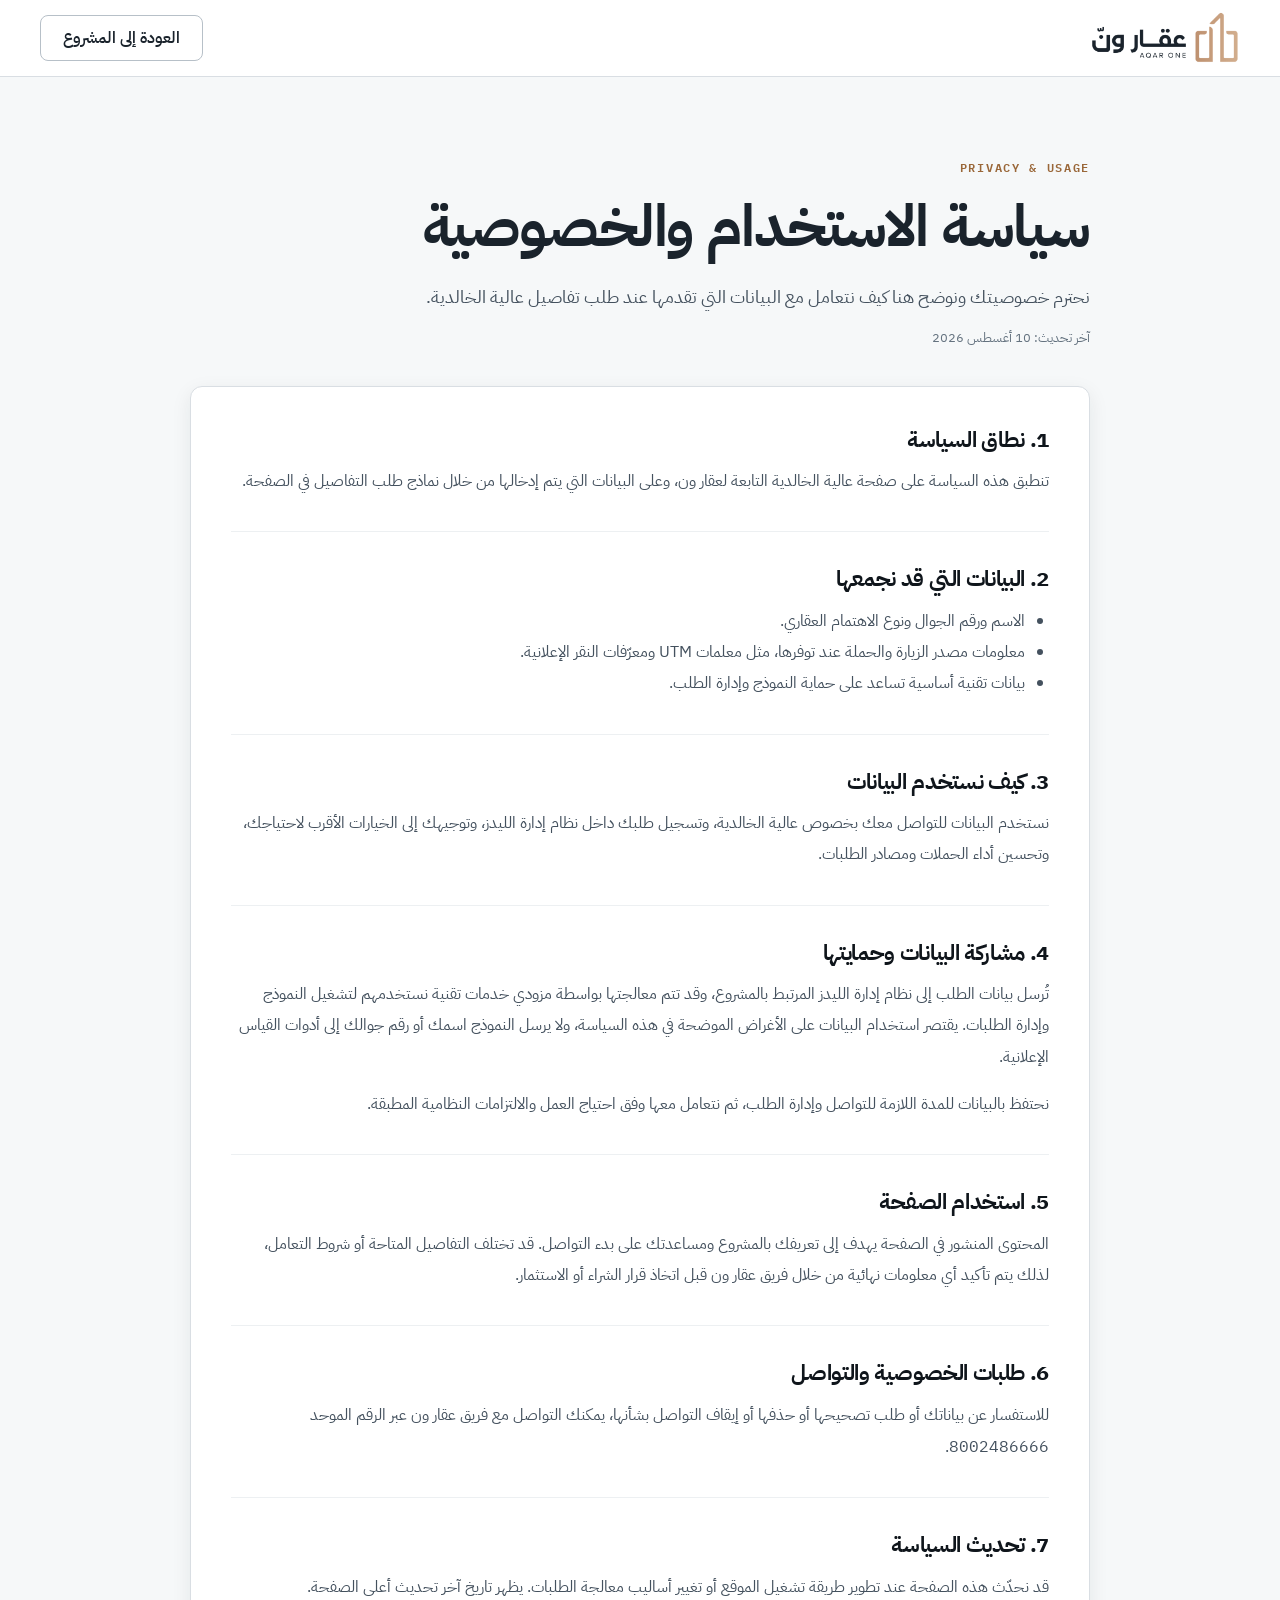
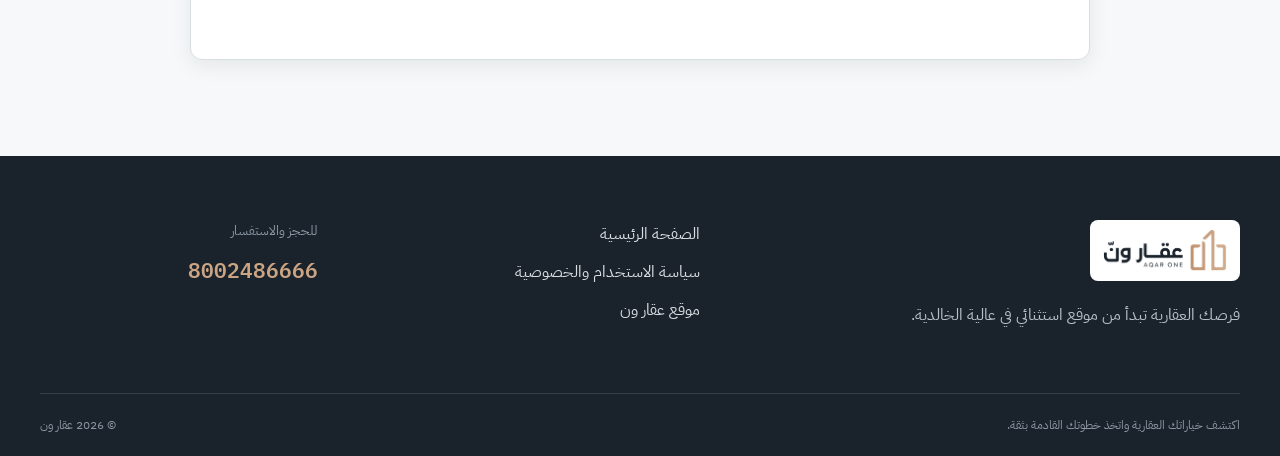
==== privacy.html @ 2fa19347 "Improve lead conversion flow and add privacy page" ====
<!doctype html>
<html lang="ar" dir="rtl">
<head>
  <meta charset="utf-8">
  <meta name="viewport" content="width=device-width, initial-scale=1, viewport-fit=cover">
  <title>سياسة الاستخدام والخصوصية | عالية الخالدية</title>
  <meta name="description" content="سياسة الاستخدام والخصوصية لصفحة عالية الخالدية التابعة لعقار ون.">
  <meta name="robots" content="index,follow">
  <link rel="canonical" href="https://alia.aqar1.com/privacy.html">
  <link rel="icon" href="/assets/aqar-one-logo.png?v=20260810-1326" type="image/png">
  <link rel="preconnect" href="https://fonts.googleapis.com">
  <link rel="preconnect" href="https://fonts.gstatic.com" crossorigin>
  <link href="https://fonts.googleapis.com/css2?family=IBM+Plex+Sans+Arabic:wght@300;400;500;600;700&family=IBM+Plex+Mono:wght@400;500;600&display=swap" rel="stylesheet">
  <link rel="stylesheet" href="/styles.css?v=20260810-1500">
</head>
<body class="policy-page">
  <a class="skip-link" href="#main">انتقل إلى المحتوى</a>

  <header class="site-header" id="top">
    <div class="container header-inner">
      <a class="brand" href="/" aria-label="عقار ون - الصفحة الرئيسية">
        <img src="/assets/aqar-one-logo.png?v=20260810-1326" width="176" height="61" alt="عقار ون" fetchpriority="high">
      </a>
      <nav class="policy-nav" aria-label="التنقل">
        <a class="btn btn-ghost" href="/">العودة إلى المشروع</a>
      </nav>
    </div>
  </header>

  <main id="main" class="policy-main">
    <div class="container policy-shell">
      <p class="eyebrow dark">PRIVACY &amp; USAGE</p>
      <h1>سياسة الاستخدام والخصوصية</h1>
      <p class="policy-lead">نحترم خصوصيتك ونوضح هنا كيف نتعامل مع البيانات التي تقدمها عند طلب تفاصيل عالية الخالدية.</p>
      <p class="policy-updated">آخر تحديث: 10 أغسطس 2026</p>

      <div class="policy-content">
        <section>
          <h2>1. نطاق السياسة</h2>
          <p>تنطبق هذه السياسة على صفحة عالية الخالدية التابعة لعقار ون، وعلى البيانات التي يتم إدخالها من خلال نماذج طلب التفاصيل في الصفحة.</p>
        </section>

        <section>
          <h2>2. البيانات التي قد نجمعها</h2>
          <ul>
            <li>الاسم ورقم الجوال ونوع الاهتمام العقاري.</li>
            <li>معلومات مصدر الزيارة والحملة عند توفرها، مثل معلمات UTM ومعرّفات النقر الإعلانية.</li>
            <li>بيانات تقنية أساسية تساعد على حماية النموذج وإدارة الطلب.</li>
          </ul>
        </section>

        <section>
          <h2>3. كيف نستخدم البيانات</h2>
          <p>نستخدم البيانات للتواصل معك بخصوص عالية الخالدية، وتسجيل طلبك داخل نظام إدارة الليدز، وتوجيهك إلى الخيارات الأقرب لاحتياجك، وتحسين أداء الحملات ومصادر الطلبات.</p>
        </section>

        <section>
          <h2>4. مشاركة البيانات وحمايتها</h2>
          <p>تُرسل بيانات الطلب إلى نظام إدارة الليدز المرتبط بالمشروع، وقد تتم معالجتها بواسطة مزودي خدمات تقنية نستخدمهم لتشغيل النموذج وإدارة الطلبات. يقتصر استخدام البيانات على الأغراض الموضحة في هذه السياسة، ولا يرسل النموذج اسمك أو رقم جوالك إلى أدوات القياس الإعلانية.</p>
          <p>نحتفظ بالبيانات للمدة اللازمة للتواصل وإدارة الطلب، ثم نتعامل معها وفق احتياج العمل والالتزامات النظامية المطبقة.</p>
        </section>

        <section>
          <h2>5. استخدام الصفحة</h2>
          <p>المحتوى المنشور في الصفحة يهدف إلى تعريفك بالمشروع ومساعدتك على بدء التواصل. قد تختلف التفاصيل المتاحة أو شروط التعامل، لذلك يتم تأكيد أي معلومات نهائية من خلال فريق عقار ون قبل اتخاذ قرار الشراء أو الاستثمار.</p>
        </section>

        <section>
          <h2>6. طلبات الخصوصية والتواصل</h2>
          <p>للاستفسار عن بياناتك أو طلب تصحيحها أو حذفها أو إيقاف التواصل بشأنها، يمكنك التواصل مع فريق عقار ون عبر الرقم الموحد <bdi class="ltr">8002486666</bdi>.</p>
        </section>

        <section>
          <h2>7. تحديث السياسة</h2>
          <p>قد نحدّث هذه الصفحة عند تطوير طريقة تشغيل الموقع أو تغيير أساليب معالجة الطلبات. يظهر تاريخ آخر تحديث أعلى الصفحة.</p>
        </section>
      </div>
    </div>
  </main>

  <footer class="site-footer">
    <div class="container footer-grid">
      <div class="footer-brand">
        <img src="/assets/aqar-one-logo.png?v=20260810-1326" width="176" height="61" alt="عقار ون" loading="lazy">
        <p>فرصك العقارية تبدأ من موقع استثنائي في عالية الخالدية.</p>
      </div>
      <div class="footer-links">
        <a href="/">الصفحة الرئيسية</a>
        <a href="/privacy.html">سياسة الاستخدام والخصوصية</a>
        <a href="https://aqar1.com/" target="_blank" rel="noopener">موقع عقار ون</a>
      </div>
      <div class="footer-contact">
        <span>للحجز والاستفسار</span>
        <a class="ltr" href="tel:8002486666">8002486666</a>
      </div>
    </div>
    <div class="container footer-bottom">
      <p>اكتشف خياراتك العقارية واتخذ خطوتك القادمة بثقة.</p>
      <p>© <span id="year"></span> عقار ون</p>
    </div>
  </footer>

  <script src="/app.js?v=20260810-1500" defer></script>
</body>
</html>
---- styles.css ----
:root {
  --ink-900:#0f151b;
  --ink-800:#1a232c;
  --ink-700:#2c3742;
  --ink-600:#44515e;
  --ink-500:#64727f;
  --ink-400:#8c98a4;
  --ink-300:#b7c0c8;
  --ink-200:#d9dee3;
  --ink-100:#edf0f2;
  --ink-050:#f6f8f9;
  --bronze-800:#5e3d1f;
  --bronze-700:#7a4f28;
  --bronze-600:#9a6739;
  --bronze-500:#b57f52;
  --bronze-400:#be9170;
  --bronze-300:#cba484;
  --bronze-200:#e2cdb9;
  --bronze-100:#f2e7dc;
  --bronze-050:#faf5f0;
  --white:#fff;
  --font:"IBM Plex Sans Arabic","Segoe UI",system-ui,sans-serif;
  --mono:"IBM Plex Mono","IBM Plex Sans Arabic",ui-monospace,monospace;
  --container:min(1200px, calc(100% - 48px));
  --radius-sm:8px;
  --radius:12px;
  --radius-lg:24px;
  --shadow-sm:0 6px 20px rgba(26,35,44,.08);
  --shadow-md:0 18px 48px rgba(26,35,44,.16);
  --transition:180ms cubic-bezier(.2,0,0,1);
}

*{box-sizing:border-box}
html{scroll-behavior:smooth;scroll-padding-top:92px}
body{margin:0;background:var(--white);color:var(--ink-800);font-family:var(--font);font-size:16px;line-height:1.75;-webkit-font-smoothing:antialiased}
img{display:block;max-width:100%}
a{color:inherit;text-decoration:none}
button,input,select{font:inherit}
button{color:inherit}
:focus-visible{outline:2px solid var(--bronze-600);outline-offset:3px}
::selection{background:var(--bronze-200);color:var(--ink-900)}
.container{width:var(--container);margin-inline:auto}
.ltr{direction:ltr;unicode-bidi:isolate;font-family:var(--mono)}
.num,bdi{font-family:var(--mono);font-variant-numeric:tabular-nums}
.skip-link{position:fixed;inset-block-start:8px;inset-inline-start:8px;z-index:9999;padding:10px 16px;background:var(--ink-900);color:white;transform:translateY(-160%)}
.skip-link:focus{transform:none}

.site-header{position:sticky;top:0;z-index:100;background:var(--white);border-bottom:1px solid var(--ink-200)}
.header-inner{min-height:76px;display:flex;align-items:center;gap:32px}
.brand{display:flex;align-items:center;margin-inline-end:auto}
.brand img,.footer-brand img{width:150px;height:auto}
.desktop-nav{display:flex;align-items:center;gap:28px;font-size:.925rem;font-weight:500}
.desktop-nav a{padding-block:24px;border-bottom:2px solid transparent;transition:color var(--transition),border-color var(--transition)}
.desktop-nav a:hover{color:var(--bronze-700);border-color:var(--bronze-400)}

.btn{min-height:46px;display:inline-flex;align-items:center;justify-content:center;gap:10px;padding:13px 22px;border:1px solid transparent;border-radius:var(--radius-sm);font-weight:600;line-height:1;cursor:pointer;transition:background var(--transition),color var(--transition),border-color var(--transition),transform var(--transition),box-shadow var(--transition)}
.btn:hover{transform:translateY(-2px)}
.btn:active{transform:scale(.985);box-shadow:none}
.btn-lg{min-height:52px;padding:16px 26px}
.btn-primary{background:var(--bronze-400);color:var(--ink-900);box-shadow:0 8px 22px rgba(190,145,112,.22)}
.btn-primary:hover{background:var(--bronze-500);box-shadow:0 12px 28px rgba(181,127,82,.28)}
.btn-secondary{background:var(--ink-800);color:var(--white)}
.btn-secondary:hover{background:var(--ink-700)}
.btn-inverse{background:transparent;color:var(--white);border-color:rgba(255,255,255,.35)}
.btn-inverse:hover{background:rgba(255,255,255,.1);border-color:rgba(255,255,255,.7)}
.btn-ghost{background:transparent;color:var(--ink-800);border-color:var(--ink-300)}
.btn-ghost:hover{background:var(--ink-050);border-color:var(--bronze-400)}

.hero{position:relative;isolation:isolate;min-height:720px;display:flex;align-items:center;background:var(--ink-800);overflow:hidden}
.hero-media{position:absolute;inset:0;z-index:-2;background:url('/assets/hero.webp') center 48%/cover no-repeat}
.hero::after{content:"";position:absolute;inset:0;z-index:-1;background:linear-gradient(90deg,rgba(15,21,27,.48) 0%,rgba(15,21,27,.78) 48%,rgba(15,21,27,.95) 100%)}
.hero-grid{display:grid;grid-template-columns:minmax(0,1.3fr) minmax(320px,.7fr);gap:72px;align-items:center;padding-block:96px}
.hero-copy{max-width:720px;color:var(--white)}
.eyebrow{margin:0 0 16px;color:var(--bronze-400);font-family:var(--mono);font-size:.75rem;font-weight:600;letter-spacing:.14em;direction:ltr;text-align:right}
.eyebrow.dark{color:var(--bronze-600)}
h1,h2,h3,p{margin-top:0}
h1{margin-bottom:24px;font-size:clamp(2.55rem,5vw,4rem);line-height:1.18;letter-spacing:-.02em}
h2{margin-bottom:20px;color:var(--ink-900);font-size:clamp(2rem,3.5vw,2.75rem);line-height:1.28;letter-spacing:-.015em}
h3{margin-bottom:12px;color:var(--ink-900);font-size:1.35rem;line-height:1.35}
.hero-lead{max-width:670px;margin-bottom:32px;color:var(--ink-100);font-size:1.18rem;line-height:1.9}
.hero-actions{display:flex;flex-wrap:wrap;gap:12px;margin-bottom:26px}
.hero-note{display:flex;align-items:center;gap:10px;color:var(--ink-200);font-size:.93rem}
.hero-note .dot{width:8px;height:8px;border-radius:50%;background:var(--bronze-400);box-shadow:0 0 0 6px rgba(190,145,112,.15)}
.hero-card{align-self:stretch;max-height:560px;margin-block:auto;padding:32px;background:rgba(26,35,44,.96);border:1px solid rgba(255,255,255,.16);border-radius:var(--radius);color:var(--white);box-shadow:var(--shadow-md)}

.stats-strip{background:var(--bronze-050);border-bottom:1px solid var(--bronze-100)}
.stats-grid{display:grid;grid-template-columns:repeat(4,1fr)}
.stat{display:flex;align-items:center;justify-content:center;gap:14px;min-height:112px;padding:24px;border-inline-start:1px solid var(--bronze-100)}
.stat:first-child{border-inline-start:0}
.stat strong{color:var(--bronze-700);font-size:2rem;line-height:1}
.stat span{max-width:115px;color:var(--ink-700);font-size:.92rem;line-height:1.5}

.section{padding-block:96px}
.section.alt{background:var(--ink-050)}
.split-grid{display:grid;grid-template-columns:.72fr 1.28fr;gap:96px}
.section-heading{max-width:470px}
.section-heading p:not(.eyebrow){color:var(--ink-500)}
.rich-copy{max-width:760px}
.lead{font-size:1.16rem;line-height:1.95}
.rich-copy>p:not(.lead){color:var(--ink-600)}
.micro-grid{display:grid;grid-template-columns:repeat(2,1fr);gap:1px;margin-top:36px;background:var(--ink-200);border:1px solid var(--ink-200);border-radius:var(--radius);overflow:hidden}
.micro-grid div{padding:22px;background:var(--white)}
.micro-grid span{display:block;margin-bottom:7px;color:var(--ink-500);font-size:.82rem}
.micro-grid strong{color:var(--ink-900);font-size:1rem}
.section-head{max-width:780px;margin-bottom:44px}
.section-head.center{margin-inline:auto;text-align:center}
.section-head.center .eyebrow{text-align:center}
.section-head>p:last-child{color:var(--ink-500)}
.cards-grid{display:grid;grid-template-columns:repeat(3,1fr);gap:22px}
.info-card{position:relative;min-height:390px;padding:32px;background:var(--white);border:1px solid var(--ink-200);border-radius:var(--radius);transition:transform var(--transition),border-color var(--transition),box-shadow var(--transition)}
.info-card:hover{transform:translateY(-3px);border-color:var(--bronze-400);box-shadow:var(--shadow-sm)}
.info-card.featured{background:var(--bronze-050);border-color:var(--bronze-200)}
.card-index{display:inline-flex;margin-bottom:50px;color:var(--bronze-600);font-family:var(--mono);font-size:.8rem}
.info-card p{color:var(--ink-600)}
.info-card ul{margin:24px 0 0;padding:20px 0 0;list-style:none;border-top:1px solid var(--ink-100)}
.info-card li{position:relative;padding:6px 20px 6px 0;color:var(--ink-700);font-size:.92rem}
.info-card li::before{content:"";position:absolute;inset-inline-start:0;top:17px;width:7px;height:7px;border-radius:50%;background:var(--bronze-400)}

.dark-section{background:var(--ink-800);color:var(--white)}
.dark-section h2{color:var(--white)}
.muted{color:var(--ink-300)}
.location-grid{display:grid;grid-template-columns:.85fr 1.15fr;gap:72px;align-items:center}
.distance-list{margin:34px 0}
.distance-list div{display:grid;grid-template-columns:64px 1fr;gap:18px;align-items:center;padding-block:17px;border-bottom:1px solid rgba(255,255,255,.13)}
.distance-list strong{color:var(--bronze-400);font-size:1.7rem}
.distance-list span{color:var(--ink-100)}
.location-visual{position:relative;border:1px solid rgba(255,255,255,.14);border-radius:var(--radius);overflow:hidden}
.location-visual img{width:100%;aspect-ratio:8/5;object-fit:cover}

.features-grid{display:grid;grid-template-columns:repeat(4,1fr);border-block:1px solid var(--ink-200)}
.features-grid article{padding:32px 26px;border-inline-start:1px solid var(--ink-200)}
.features-grid article:first-child{border-inline-start:0}
.feature-number{display:block;margin-bottom:40px;color:var(--bronze-600);font-family:var(--mono);font-size:.8rem}
.features-grid p{margin:0;color:var(--ink-500);font-size:.92rem}

.plan-section{background:var(--bronze-050)}
.plan-grid{display:grid;grid-template-columns:.65fr 1.35fr;gap:64px;align-items:center}
.plan-copy p:not(.eyebrow){color:var(--ink-600)}
.plan-actions{display:flex;flex-wrap:wrap;gap:12px;margin-top:28px}
.plan-preview{position:relative;padding:0;background:var(--white);border:1px solid var(--ink-200);border-radius:var(--radius);overflow:hidden;cursor:zoom-in;box-shadow:var(--shadow-sm)}
.plan-preview img{width:100%;aspect-ratio:16/10;object-fit:cover}
.plan-preview span{position:absolute;inset-inline-end:16px;inset-block-end:16px;padding:8px 12px;background:rgba(15,21,27,.84);color:var(--white);border-radius:6px;font-size:.8rem}

.faq-grid{display:grid;grid-template-columns:.62fr 1.38fr;gap:80px}
.accordion details{border-top:1px solid var(--ink-200)}
.accordion details:last-child{border-bottom:1px solid var(--ink-200)}
.accordion summary{position:relative;cursor:pointer;list-style:none;padding:24px 42px 24px 0;color:var(--ink-900);font-size:1.06rem;font-weight:600}
.accordion summary::-webkit-details-marker{display:none}
.accordion summary::before{content:"+";position:absolute;inset-inline-start:0;color:var(--bronze-600);font-family:var(--mono);font-size:1.35rem;font-weight:400}
.accordion details[open] summary::before{content:"−"}
.accordion details p{padding:0 42px 24px 0;color:var(--ink-600)}

.closing-cta{padding-block:72px;background:var(--bronze-400);color:var(--ink-900)}
.cta-inner{display:flex;align-items:stretch;justify-content:space-between;gap:48px}
.cta-copy{align-self:center;max-width:540px}
.closing-cta h2{margin-bottom:10px}
.closing-cta p{margin-bottom:0}
.cta-form-shell{width:min(100%,500px);padding:24px;background:var(--ink-800);border:1px solid rgba(255,255,255,.16);border-radius:var(--radius);box-shadow:var(--shadow-md)}

.site-footer{padding-top:64px;background:var(--ink-800);color:var(--ink-200)}
.footer-grid{display:grid;grid-template-columns:1.2fr .8fr .7fr;gap:64px;padding-bottom:48px}
.footer-brand img{margin-bottom:20px;padding:9px 12px;background:var(--white);border-radius:var(--radius-sm);filter:none;opacity:1}
.footer-brand p{max-width:360px;color:var(--ink-300)}
.footer-links{display:flex;flex-direction:column;align-items:flex-start;gap:10px}
.footer-links a:hover{color:var(--bronze-300)}
.footer-contact span{display:block;margin-bottom:8px;color:var(--ink-400);font-size:.82rem}
.footer-contact a{color:var(--bronze-300);font-size:1.3rem;font-weight:600}
.footer-bottom{display:flex;justify-content:space-between;gap:32px;padding-block:20px;border-top:1px solid rgba(255,255,255,.12);color:var(--ink-400);font-size:.78rem}
.footer-bottom p{margin:0}
.policy-nav{margin-inline-start:auto}
.policy-main{min-height:calc(100vh - 76px);padding-block:80px 96px;background:var(--ink-050)}
.policy-shell{max-width:900px}
.policy-shell h1{max-width:760px;margin-bottom:18px;font-size:clamp(2.25rem,5vw,3.6rem)}
.policy-lead{max-width:700px;margin-bottom:12px;color:var(--ink-600);font-size:1.12rem;line-height:1.9}
.policy-updated{margin-bottom:36px;color:var(--ink-500);font-size:.84rem}
.policy-content{padding:40px;background:var(--white);border:1px solid var(--ink-200);border-radius:var(--radius);box-shadow:var(--shadow-sm)}
.policy-content section+section{margin-top:34px;padding-top:34px;border-top:1px solid var(--ink-100)}
.policy-content h2{margin-bottom:12px;font-size:1.35rem}
.policy-content p,.policy-content li{color:var(--ink-600);line-height:1.95}
.policy-content ul{margin:0;padding-inline-start:24px}

.mobile-sticky{display:none;position:fixed;z-index:95;inset-inline:12px;inset-block-end:12px;padding:8px;background:var(--white);border:1px solid var(--ink-200);border-radius:12px;box-shadow:0 -8px 32px rgba(26,35,44,.16)}
.mobile-sticky .btn{flex:1}

.media-dialog{width:min(1100px,calc(100% - 32px));max-width:none;padding:0;background:var(--ink-900);border:0;border-radius:var(--radius);overflow:visible}
.media-dialog::backdrop{background:rgba(15,21,27,.82)}
.media-dialog img{width:100%;max-height:88vh;object-fit:contain;border-radius:var(--radius)}
.dialog-close{position:absolute;z-index:2;inset-inline-end:-10px;inset-block-start:-10px;width:44px;height:44px;border:1px solid rgba(255,255,255,.22);border-radius:50%;background:var(--ink-800);color:var(--white);font-size:1.7rem;line-height:1;cursor:pointer}

@media (max-width:1050px){
  .desktop-nav{display:none}
  .hero-grid{grid-template-columns:1fr .72fr;gap:36px}
  .split-grid,.faq-grid{gap:52px}
  .features-grid{grid-template-columns:repeat(2,1fr)}
  .features-grid article:nth-child(3){border-inline-start:0;border-top:1px solid var(--ink-200)}
  .features-grid article:nth-child(4){border-top:1px solid var(--ink-200)}
}

@media (max-width:800px){
  :root{--container:min(100% - 32px,720px)}
  body{padding-bottom:82px}
  .header-inner{min-height:68px}
  .brand img{width:124px}
  .header-cta{padding-inline:14px}
  .header-cta .ltr{display:none}
  .hero{min-height:auto}
  .hero::after{background:linear-gradient(0deg,rgba(15,21,27,.96) 0%,rgba(15,21,27,.78) 60%,rgba(15,21,27,.46) 100%)}
  .hero-grid{grid-template-columns:1fr;gap:28px;padding-block:72px 52px}
  .hero-copy{padding-top:70px}
  .hero-card{max-height:none;padding:24px}
  .stats-grid{grid-template-columns:repeat(2,1fr)}
  .stat:nth-child(3),.stat:nth-child(4){border-top:1px solid var(--bronze-100)}
  .stat:nth-child(3){border-inline-start:0}
  .section{padding-block:68px}
  .split-grid,.location-grid,.plan-grid,.faq-grid{grid-template-columns:1fr;gap:38px}
  .cards-grid{grid-template-columns:1fr}
  .info-card{min-height:auto}
  .card-index{margin-bottom:28px}
  .cta-inner{align-items:flex-start;flex-direction:column}
  .footer-grid{grid-template-columns:1fr 1fr;gap:36px}
  .footer-brand{grid-column:1/-1}
  .footer-bottom{flex-direction:column;gap:8px}
  .mobile-sticky{display:flex;gap:8px;transform:translateY(140%);transition:transform 280ms cubic-bezier(.2,0,0,1)}
  .mobile-sticky.visible{transform:none}
}

@media (max-width:520px){
  :root{--container:calc(100% - 24px)}
  h1{font-size:2.35rem}
  h2{font-size:1.8rem}
  .hero-actions,.plan-actions{flex-direction:column;align-items:stretch}
  .hero-actions .btn,.plan-actions .btn{width:100%}
  .stats-grid{grid-template-columns:1fr 1fr}
  .stat{flex-direction:column;gap:8px;text-align:center;padding:18px 10px}
  .micro-grid{grid-template-columns:1fr}
  .features-grid{grid-template-columns:1fr}
  .features-grid article{border-inline-start:0;border-top:1px solid var(--ink-200)}
  .features-grid article:first-child{border-top:0}
  .footer-grid{grid-template-columns:1fr}
  .footer-brand{grid-column:auto}
}

@media (prefers-reduced-motion:reduce){
  html{scroll-behavior:auto}
  *,*::before,*::after{animation-duration:.01ms!important;animation-iteration-count:1!important;transition-duration:.01ms!important}
}

/* CRO / Google Ads message-match layer */
.hero-proof{display:flex;flex-wrap:wrap;gap:10px;margin:-8px 0 28px}
.hero-proof span{display:inline-flex;align-items:center;gap:6px;padding:8px 12px;border:1px solid rgba(255,255,255,.18);border-radius:999px;background:rgba(15,21,27,.42);color:var(--ink-100);font-size:.88rem;backdrop-filter:blur(6px)}
.hero-proof strong{color:var(--white)}
.hero-trust{margin:20px 0 0;color:var(--ink-300);font-size:.82rem}
.enquiry-card{max-height:none}
.enquiry-card h2{margin-bottom:10px;color:var(--white);font-size:1.6rem}
.enquiry-intro{margin-bottom:22px;color:var(--ink-300);font-size:.94rem;line-height:1.75}
.interest-form{display:grid;gap:9px}
.interest-form label{color:var(--ink-100);font-size:.86rem;font-weight:600}
.interest-form label span{color:var(--ink-400);font-weight:400}
.interest-form input,.interest-form select{width:100%;min-height:48px;padding:10px 13px;background:rgba(255,255,255,.07);color:var(--white);border:1px solid rgba(255,255,255,.2);border-radius:var(--radius-sm)}
.interest-form input::placeholder{color:var(--ink-400)}
.interest-form select option{background:var(--ink-800);color:var(--white)}
.interest-form input:focus,.interest-form select:focus{border-color:var(--bronze-300);outline:none;box-shadow:0 0 0 3px rgba(190,145,112,.14)}
.form-submit{width:100%;margin-top:8px;border:0;cursor:pointer}
.form-note{margin:2px 0 0;color:var(--ink-400);font-size:.74rem;line-height:1.55}
.intent-link{display:inline-flex;align-items:center;margin-top:22px;padding:0;background:none;border:0;border-bottom:1px solid currentColor;color:var(--bronze-700);font:inherit;font-weight:600;cursor:pointer}
.intent-link:hover{color:var(--bronze-600)}
.info-card{display:flex;flex-direction:column}
.info-card .intent-link{align-self:flex-start;margin-top:auto;padding-top:18px}

@media (max-width:1050px){
  .hero-grid{grid-template-columns:minmax(0,1fr) minmax(300px,.82fr)}
}
@media (max-width:800px){
  .hero-copy{padding-top:34px}
  .hero-grid{gap:24px}
  .hero-proof{margin-bottom:22px}
  .enquiry-card{padding:22px}
  .hero-trust{margin-top:16px}
}
@media (max-width:520px){
  .hero-grid{padding-block:48px 36px}
  .hero-copy{padding-top:26px}
  .hero-actions{display:grid;grid-template-columns:1fr 1fr}
  .hero-actions .btn{width:100%;padding-inline:12px}
  .hero-proof{gap:7px}
  .hero-proof span{padding:7px 9px;font-size:.78rem}
  .enquiry-card h2{font-size:1.35rem}
}

/* Lead form + supplied optimized project imagery */
.hero-media{position:absolute;inset:0;z-index:-2;display:block;overflow:hidden}
.hero-media img{width:100%;height:100%;object-fit:cover;object-position:center 52%}
.lead-form{gap:10px}
.form-row.two-cols{display:grid;grid-template-columns:1fr 1fr;gap:10px}
.field-help{display:block;margin-top:3px;color:var(--ink-400);font-size:.72rem;line-height:1.45}
.hp-field{position:absolute!important;inline-size:1px!important;block-size:1px!important;overflow:hidden!important;clip:rect(0 0 0 0)!important;white-space:nowrap!important}
.form-status{min-height:20px;margin:0;color:var(--ink-200);font-size:.78rem;line-height:1.5}
.form-status.error{color:#ffd0d0}
.form-status.success{color:#d7f4df}
.form-note a{color:var(--bronze-300);text-decoration:underline;text-underline-offset:3px}
.form-submit[disabled]{opacity:.66;cursor:wait}
.lead-success{padding:18px;border:1px solid rgba(190,145,112,.5);background:rgba(190,145,112,.1);border-radius:var(--radius-sm)}
.lead-success strong,.lead-success span{display:block}
.lead-success strong{margin-bottom:6px;color:var(--white);font-size:1.1rem}
.lead-success span{color:var(--ink-200);font-size:.88rem;line-height:1.6}
.success-actions{display:flex;gap:8px;margin-top:14px}
.success-actions .btn{flex:1}
.vision-grid{display:grid;grid-template-columns:1.35fr .825fr .825fr;gap:16px}
.vision-card{position:relative;min-height:360px;padding:0;overflow:hidden;border:0;border-radius:var(--radius);background:var(--ink-900);cursor:pointer;box-shadow:var(--shadow-sm)}
.vision-card img{width:100%;height:100%;min-height:360px;object-fit:cover;transition:transform .5s ease}
.vision-card:hover img{transform:scale(1.025)}
.vision-card::after{content:"";position:absolute;inset:45% 0 0;background:linear-gradient(0deg,rgba(15,21,27,.8),transparent)}
.vision-card span{position:absolute;z-index:2;inset-inline:20px;inset-block-end:18px;color:#fff;font-weight:600;text-align:right}
@media(max-width:1050px){.vision-grid{grid-template-columns:1.15fr 1fr}.vision-card,.vision-card img{min-height:300px}}
@media(max-width:800px){.form-row.two-cols{grid-template-columns:1fr}.vision-grid{grid-template-columns:1fr 1fr}.vision-card,.vision-card img{min-height:300px}}
@media(max-width:520px){.vision-grid{grid-template-columns:1fr}.vision-card,.vision-card img{min-height:270px}.success-actions{flex-direction:column}.hero-media img{object-position:center center}}

/* Mobile UX/UI/CRO hardening — keep this block last so narrower breakpoints win */
.hero-grid,.hero-copy,.hero-card{min-width:0}
@media (max-width:800px){
  html,body{max-width:100%;overflow-x:hidden}
  :root{--container:min(calc(100% - 28px),720px)}
  body{padding-bottom:92px}
  .header-inner{min-height:68px;gap:12px}
  .brand{min-width:0;overflow:hidden}
  .brand img{width:124px;max-width:100%;height:auto}
  .header-cta{flex:0 0 auto;min-width:0;white-space:nowrap}

  .hero{display:block;min-height:0;overflow:hidden;background:var(--ink-900)}
  .hero-media{inset:0 0 auto;height:440px}
  .hero-media img{object-position:center 42%}
  .hero::after{background:linear-gradient(180deg,rgba(15,21,27,.34) 0%,rgba(15,21,27,.62) 210px,rgba(15,21,27,.9) 360px,var(--ink-900) 500px,var(--ink-900) 100%)}
  .hero-grid{display:grid!important;grid-template-columns:minmax(0,1fr)!important;gap:28px!important;align-items:start;padding-block:42px 36px}
  .hero-copy{width:100%;max-width:620px;padding-top:0!important;margin-inline:auto}
  .eyebrow{margin-bottom:12px;font-size:.7rem;line-height:1.6;letter-spacing:.1em;overflow-wrap:anywhere}
  h1{max-width:18ch;margin-bottom:18px;font-size:clamp(2.15rem,8vw,2.8rem);line-height:1.24;letter-spacing:-.015em;overflow-wrap:normal}
  .hero-lead{max-width:38rem;margin-bottom:22px;font-size:1.05rem;line-height:1.78}
  .hero-proof{gap:7px;margin:0 0 20px}
  .hero-proof span{padding:7px 10px;font-size:.8rem}
  .hero-actions{display:grid!important;grid-template-columns:minmax(0,1fr)!important;gap:10px;margin-bottom:20px}
  .hero-actions .btn{width:100%;min-height:52px;padding-inline:16px}
  .hero-note{align-items:flex-start;font-size:.86rem;line-height:1.65}
  .hero-trust{margin-top:14px;font-size:.78rem;line-height:1.7}
  .policy-main{padding-block:52px 64px}
  .policy-content{padding:24px}

  .hero-card,.enquiry-card{width:100%;max-width:620px;margin:0 auto;padding:22px!important;align-self:auto;border-radius:16px;box-shadow:0 18px 48px rgba(0,0,0,.2)}
  .enquiry-card h2{margin-bottom:8px;font-size:1.45rem;line-height:1.38}
  .enquiry-intro{margin-bottom:18px;font-size:.9rem;line-height:1.7}
  .interest-form{gap:10px}
  .form-row.two-cols{grid-template-columns:minmax(0,1fr)!important}
  .interest-form input,.interest-form select{min-height:52px;font-size:16px;line-height:1.35}
  .form-submit{min-height:54px;margin-top:6px;font-size:1rem}
  .form-note{font-size:.72rem;line-height:1.6}
  .mobile-sticky{gap:8px;inset-inline:10px;inset-block-end:10px;padding:7px}
  .mobile-sticky .btn{min-width:0;min-height:48px;padding-inline:12px}
}

@media (max-width:520px){
  :root{--container:calc(100% - 24px)}
  .header-inner{gap:8px}
  .brand img{width:112px}
  .header-cta{min-height:42px;padding-inline:12px;font-size:.9rem}
  .hero-media{height:360px}
  .hero-media img{object-position:center 38%}
  .hero::after{background:linear-gradient(180deg,rgba(15,21,27,.32) 0%,rgba(15,21,27,.68) 190px,rgba(15,21,27,.94) 310px,var(--ink-900) 420px,var(--ink-900) 100%)}
  .hero-grid{padding-block:34px 28px}
  .hero-copy{margin:0}
  .eyebrow{max-width:30ch;font-size:.66rem;letter-spacing:.08em}
  h1{max-width:none;margin-bottom:16px;font-size:clamp(2rem,10vw,2.35rem);line-height:1.25}
  .hero-lead{margin-bottom:18px;font-size:1rem;line-height:1.72}
  .hero-proof{margin-bottom:18px}
  .hero-proof span{padding:6px 8px;font-size:.75rem}
  .hero-note{display:none}
  .hero-trust{margin-top:12px}
  .hero-card,.enquiry-card{padding:18px!important;border-radius:14px}
  .enquiry-card h2{font-size:1.35rem}
  .enquiry-intro{font-size:.86rem}
  .btn-lg{min-height:52px;padding:15px 16px}
  .mobile-sticky{inset-inline:8px;inset-block-end:8px}
}

@media (max-width:360px){
  :root{--container:calc(100% - 20px)}
  .brand img{width:102px}
  .header-cta{padding-inline:9px;font-size:.84rem}
  h1{font-size:1.9rem}
  .hero-lead{font-size:.96rem}
  .hero-card,.enquiry-card{padding:16px!important}
  .mobile-sticky .btn{padding-inline:8px;font-size:.88rem}
}



/* Media quality + mobile gallery UX — 20260810-1345 */
.vision-swipe-hint{display:none}
.vision-grid{display:grid;grid-template-columns:repeat(2,minmax(0,1fr));gap:16px}
.vision-card{min-height:0;aspect-ratio:4/3;border-radius:18px}
.vision-card img{width:100%;height:100%;min-height:0;aspect-ratio:auto;object-fit:cover;image-rendering:auto}
.vision-card::after{inset:52% 0 0;background:linear-gradient(0deg,rgba(15,21,27,.82),rgba(15,21,27,0))}
.vision-card span{inset-inline:18px;inset-block-end:16px}
.location-visual{aspect-ratio:16/10;background:var(--ink-900)}
.location-visual img{width:100%;height:100%;aspect-ratio:auto;object-fit:contain;object-position:center}
.plan-preview img{display:block;width:100%;height:auto;aspect-ratio:auto;object-fit:contain;background:#fff}
.mobile-sticky.media-hidden{transform:translateY(150%)!important;pointer-events:none}

@media(max-width:800px){
  .section{padding-block:56px}
  .vision-section .section-head.center{max-width:none;margin-bottom:20px;text-align:right}
  .vision-section .section-head.center .eyebrow{text-align:right}
  .vision-swipe-hint{display:flex;align-items:center;gap:7px;margin:0 0 12px;color:var(--ink-500);font-size:.82rem}
  .vision-swipe-hint::before{content:'↔';color:var(--bronze-600);font-size:1rem}
  .vision-grid{display:flex;gap:12px;margin-inline:calc((var(--container) - 100%)/2);padding-inline:16px 44px;padding-block:2px 8px;overflow-x:auto;overscroll-behavior-inline:contain;scroll-snap-type:x mandatory;scroll-padding-inline:16px;scrollbar-width:none;-webkit-overflow-scrolling:touch}
  .vision-grid::-webkit-scrollbar{display:none}
  .vision-card{flex:0 0 min(82vw,390px);aspect-ratio:4/3;scroll-snap-align:start;scroll-snap-stop:always;border-radius:16px;box-shadow:0 8px 26px rgba(26,35,44,.12)}
  .vision-card img{min-height:0;height:100%;object-fit:cover}
  .vision-card span{inset-inline:14px;inset-block-end:13px;font-size:.92rem}
  .location-grid{gap:24px}
  .location-visual{border-radius:16px}
  .location-visual{aspect-ratio:4/3}
  .location-visual img{object-position:center}
  .plan-grid{gap:22px}
  .plan-copy .plan-actions{display:grid;grid-template-columns:1fr 1fr;gap:8px;margin-top:20px}
  .plan-copy .plan-actions .btn{width:100%;min-width:0;padding-inline:10px}
  .plan-preview{height:clamp(220px,58vw,290px);border-radius:16px}
  .plan-preview img{width:100%;height:100%;object-fit:contain;object-position:center;background:#fff}
  .plan-preview span{inset-inline-end:10px;inset-block-end:10px;padding:7px 10px}
}

@media(max-width:520px){
  .section{padding-block:48px}
  .vision-section .section-head.center h2{font-size:1.72rem}
  .vision-card{flex-basis:82vw}
  .location-visual img{aspect-ratio:4/3}
  .plan-copy .plan-actions{grid-template-columns:1fr}
  .plan-preview{height:250px}
}


/* Hero crop override — 20260810-1415 */
.hero-media img{object-position:center 60%}
@media(max-width:800px){
  .hero-media img{object-position:center 62%}
}
@media(max-width:520px){
  .hero-media img{object-position:center 64%}
}


/* Vision media framing — 20260810-1427 */
.vision-card{background:#0f151b}
.vision-card img{object-fit:contain!important;object-position:center!important;background:#0f151b}
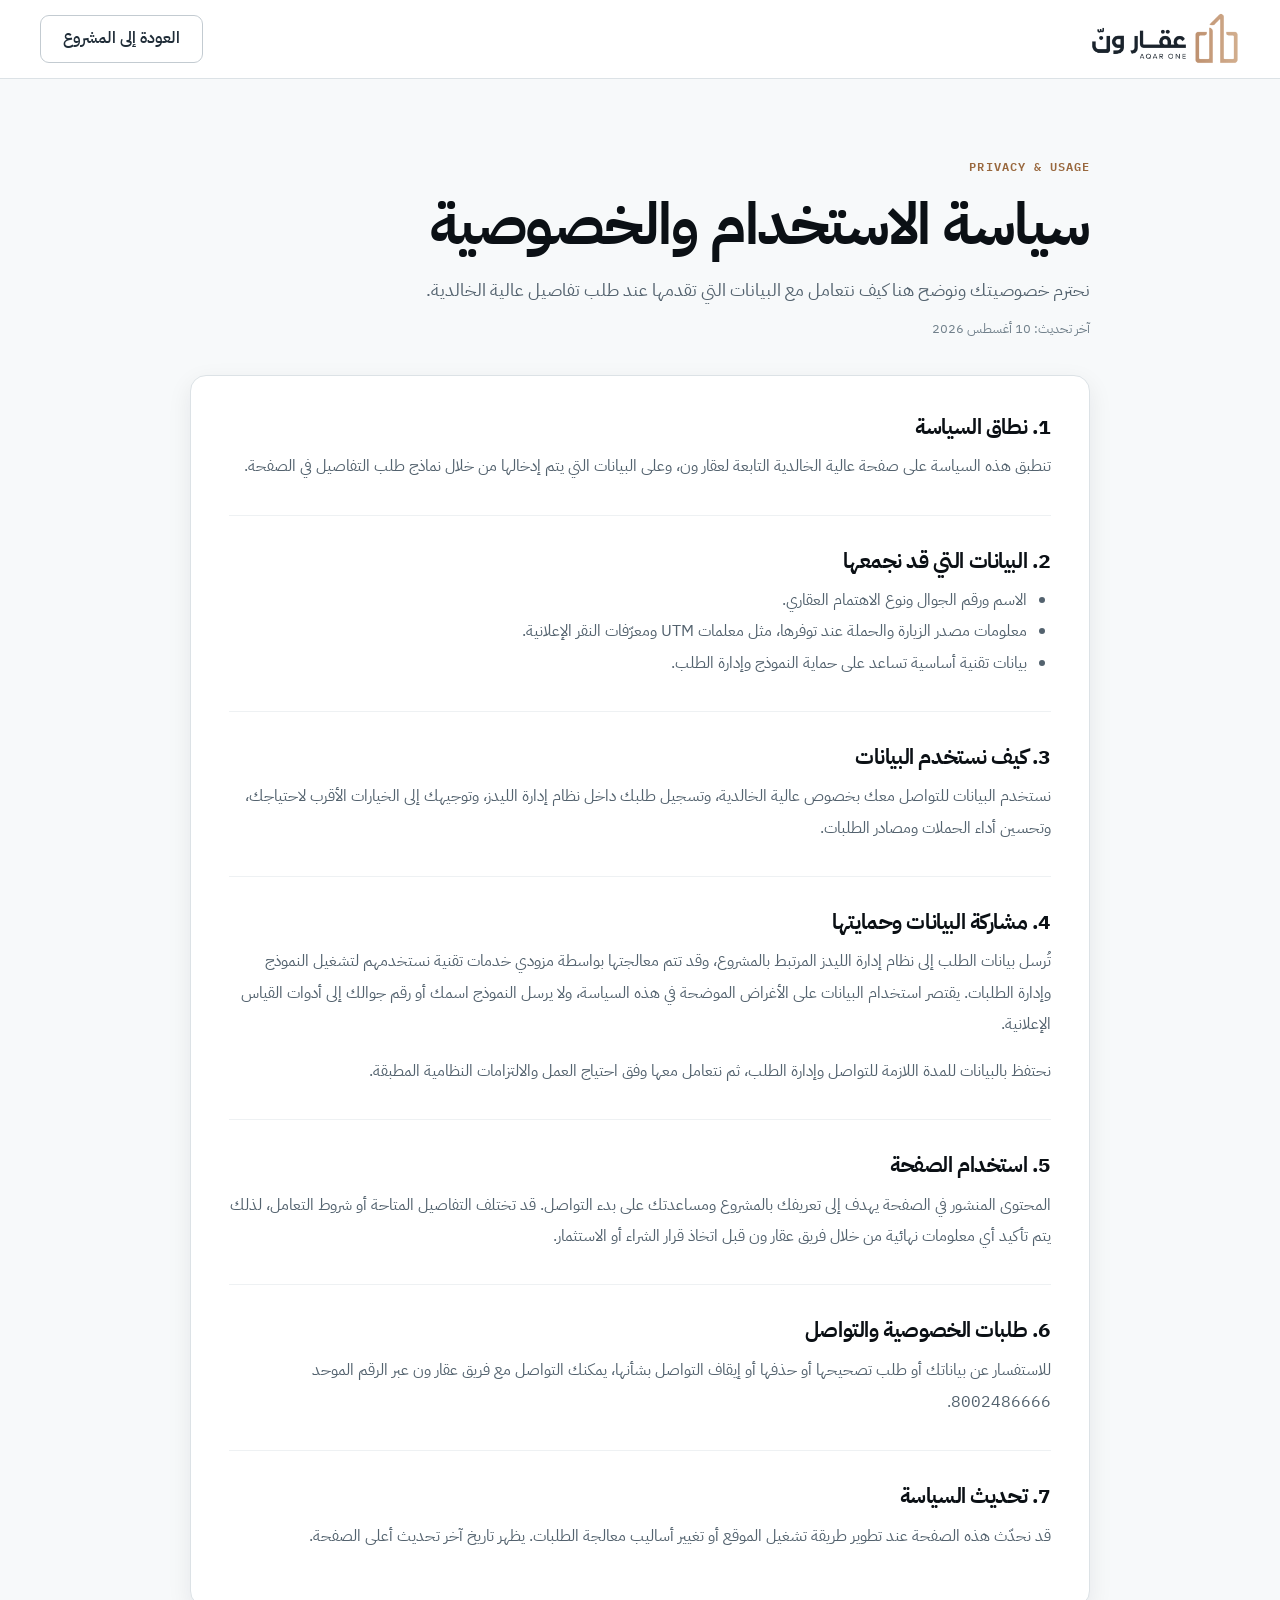
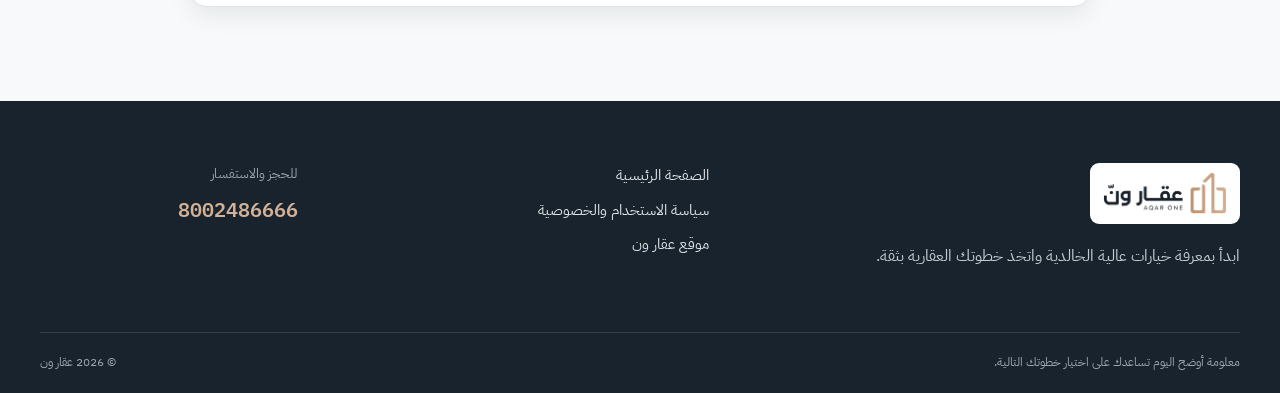
==== commit 6fabbd8a: "Rebuild landing page for lead conversion" ====
--- a/privacy.html
+++ b/privacy.html
@@ -11,7 +11,7 @@
   <link rel="preconnect" href="https://fonts.googleapis.com">
   <link rel="preconnect" href="https://fonts.gstatic.com" crossorigin>
   <link href="https://fonts.googleapis.com/css2?family=IBM+Plex+Sans+Arabic:wght@300;400;500;600;700&family=IBM+Plex+Mono:wght@400;500;600&display=swap" rel="stylesheet">
-  <link rel="stylesheet" href="/styles.css?v=20260810-1500">
+  <link rel="stylesheet" href="/styles.css?v=20260810-1620">
 </head>
 <body class="policy-page">
   <a class="skip-link" href="#main">انتقل إلى المحتوى</a>
@@ -82,7 +82,7 @@
     <div class="container footer-grid">
       <div class="footer-brand">
         <img src="/assets/aqar-one-logo.png?v=20260810-1326" width="176" height="61" alt="عقار ون" loading="lazy">
-        <p>فرصك العقارية تبدأ من موقع استثنائي في عالية الخالدية.</p>
+        <p>ابدأ بمعرفة خيارات عالية الخالدية واتخذ خطوتك العقارية بثقة.</p>
       </div>
       <div class="footer-links">
         <a href="/">الصفحة الرئيسية</a>
@@ -95,11 +95,11 @@
       </div>
     </div>
     <div class="container footer-bottom">
-      <p>اكتشف خياراتك العقارية واتخذ خطوتك القادمة بثقة.</p>
+      <p>معلومة أوضح اليوم تساعدك على اختيار خطوتك التالية.</p>
       <p>© <span id="year"></span> عقار ون</p>
     </div>
   </footer>
 
-  <script src="/app.js?v=20260810-1500" defer></script>
+  <script src="/app.js?v=20260810-1620" defer></script>
 </body>
 </html>
--- a/styles.css
+++ b/styles.css
@@ -1,195 +1,257 @@
 :root {
-  --ink-900:#0f151b;
-  --ink-800:#1a232c;
-  --ink-700:#2c3742;
-  --ink-600:#44515e;
-  --ink-500:#64727f;
-  --ink-400:#8c98a4;
-  --ink-300:#b7c0c8;
-  --ink-200:#d9dee3;
-  --ink-100:#edf0f2;
-  --ink-050:#f6f8f9;
-  --bronze-800:#5e3d1f;
-  --bronze-700:#7a4f28;
-  --bronze-600:#9a6739;
-  --bronze-500:#b57f52;
-  --bronze-400:#be9170;
-  --bronze-300:#cba484;
-  --bronze-200:#e2cdb9;
-  --bronze-100:#f2e7dc;
-  --bronze-050:#faf5f0;
+  --ink-950:#0b1015;
+  --ink-900:#111922;
+  --ink-850:#18232d;
+  --ink-800:#202d38;
+  --ink-700:#34434f;
+  --ink-600:#53626e;
+  --ink-500:#71808b;
+  --ink-400:#9ba7b0;
+  --ink-300:#c3cbd1;
+  --ink-200:#dce2e6;
+  --ink-100:#eef1f3;
+  --ink-050:#f7f9fa;
+  --bronze-800:#5b3a1e;
+  --bronze-700:#76502c;
+  --bronze-600:#99683e;
+  --bronze-500:#b37d50;
+  --bronze-400:#c39876;
+  --bronze-300:#d2b196;
+  --bronze-200:#e5d2c0;
+  --bronze-100:#f1e6db;
+  --bronze-050:#fbf7f3;
   --white:#fff;
+  --success:#bde6c8;
+  --danger:#ffd0d0;
   --font:"IBM Plex Sans Arabic","Segoe UI",system-ui,sans-serif;
   --mono:"IBM Plex Mono","IBM Plex Sans Arabic",ui-monospace,monospace;
-  --container:min(1200px, calc(100% - 48px));
-  --radius-sm:8px;
-  --radius:12px;
-  --radius-lg:24px;
-  --shadow-sm:0 6px 20px rgba(26,35,44,.08);
-  --shadow-md:0 18px 48px rgba(26,35,44,.16);
+  --container:min(1200px,calc(100% - 48px));
+  --radius-sm:9px;
+  --radius:16px;
+  --radius-lg:28px;
+  --shadow-sm:0 8px 24px rgba(17,25,34,.08);
+  --shadow-md:0 22px 64px rgba(17,25,34,.18);
   --transition:180ms cubic-bezier(.2,0,0,1);
 }
 
 *{box-sizing:border-box}
 html{scroll-behavior:smooth;scroll-padding-top:92px}
 body{margin:0;background:var(--white);color:var(--ink-800);font-family:var(--font);font-size:16px;line-height:1.75;-webkit-font-smoothing:antialiased}
+body,button,input,select{overflow-wrap:anywhere}
 img{display:block;max-width:100%}
 a{color:inherit;text-decoration:none}
 button,input,select{font:inherit}
 button{color:inherit}
-:focus-visible{outline:2px solid var(--bronze-600);outline-offset:3px}
-::selection{background:var(--bronze-200);color:var(--ink-900)}
+[hidden]{display:none!important}
+:focus-visible{outline:3px solid var(--bronze-400);outline-offset:3px}
+::selection{background:var(--bronze-200);color:var(--ink-950)}
 .container{width:var(--container);margin-inline:auto}
 .ltr{direction:ltr;unicode-bidi:isolate;font-family:var(--mono)}
 .num,bdi{font-family:var(--mono);font-variant-numeric:tabular-nums}
-.skip-link{position:fixed;inset-block-start:8px;inset-inline-start:8px;z-index:9999;padding:10px 16px;background:var(--ink-900);color:white;transform:translateY(-160%)}
+.skip-link{position:fixed;inset-block-start:8px;inset-inline-start:8px;z-index:9999;padding:10px 16px;background:var(--ink-950);color:var(--white);transform:translateY(-160%);transition:transform var(--transition)}
 .skip-link:focus{transform:none}
 
-.site-header{position:sticky;top:0;z-index:100;background:var(--white);border-bottom:1px solid var(--ink-200)}
-.header-inner{min-height:76px;display:flex;align-items:center;gap:32px}
-.brand{display:flex;align-items:center;margin-inline-end:auto}
+.site-header{position:sticky;top:0;z-index:100;background:rgba(255,255,255,.96);border-bottom:1px solid var(--ink-200);backdrop-filter:blur(12px)}
+.header-inner{min-height:78px;display:flex;align-items:center;gap:30px}
+.brand{display:flex;align-items:center;min-width:0;margin-inline-end:auto}
 .brand img,.footer-brand img{width:150px;height:auto}
-.desktop-nav{display:flex;align-items:center;gap:28px;font-size:.925rem;font-weight:500}
+.desktop-nav{display:flex;align-items:center;gap:26px;color:var(--ink-700);font-size:.92rem;font-weight:500}
 .desktop-nav a{padding-block:24px;border-bottom:2px solid transparent;transition:color var(--transition),border-color var(--transition)}
 .desktop-nav a:hover{color:var(--bronze-700);border-color:var(--bronze-400)}
 
-.btn{min-height:46px;display:inline-flex;align-items:center;justify-content:center;gap:10px;padding:13px 22px;border:1px solid transparent;border-radius:var(--radius-sm);font-weight:600;line-height:1;cursor:pointer;transition:background var(--transition),color var(--transition),border-color var(--transition),transform var(--transition),box-shadow var(--transition)}
+.btn{min-height:46px;display:inline-flex;align-items:center;justify-content:center;gap:9px;padding:13px 22px;border:1px solid transparent;border-radius:var(--radius-sm);font-weight:600;line-height:1.2;text-align:center;cursor:pointer;transition:background var(--transition),color var(--transition),border-color var(--transition),transform var(--transition),box-shadow var(--transition)}
 .btn:hover{transform:translateY(-2px)}
 .btn:active{transform:scale(.985);box-shadow:none}
-.btn-lg{min-height:52px;padding:16px 26px}
-.btn-primary{background:var(--bronze-400);color:var(--ink-900);box-shadow:0 8px 22px rgba(190,145,112,.22)}
-.btn-primary:hover{background:var(--bronze-500);box-shadow:0 12px 28px rgba(181,127,82,.28)}
+.btn-lg{min-height:54px;padding:16px 26px}
+.btn-primary{background:var(--bronze-400);color:var(--ink-950);box-shadow:0 8px 22px rgba(195,152,118,.24)}
+.btn-primary:hover{background:var(--bronze-500);box-shadow:0 14px 30px rgba(179,125,80,.3)}
 .btn-secondary{background:var(--ink-800);color:var(--white)}
 .btn-secondary:hover{background:var(--ink-700)}
 .btn-inverse{background:transparent;color:var(--white);border-color:rgba(255,255,255,.35)}
-.btn-inverse:hover{background:rgba(255,255,255,.1);border-color:rgba(255,255,255,.7)}
+.btn-inverse:hover{background:rgba(255,255,255,.1);border-color:rgba(255,255,255,.75)}
 .btn-ghost{background:transparent;color:var(--ink-800);border-color:var(--ink-300)}
 .btn-ghost:hover{background:var(--ink-050);border-color:var(--bronze-400)}
-
-.hero{position:relative;isolation:isolate;min-height:720px;display:flex;align-items:center;background:var(--ink-800);overflow:hidden}
-.hero-media{position:absolute;inset:0;z-index:-2;background:url('/assets/hero.webp') center 48%/cover no-repeat}
-.hero::after{content:"";position:absolute;inset:0;z-index:-1;background:linear-gradient(90deg,rgba(15,21,27,.48) 0%,rgba(15,21,27,.78) 48%,rgba(15,21,27,.95) 100%)}
-.hero-grid{display:grid;grid-template-columns:minmax(0,1.3fr) minmax(320px,.7fr);gap:72px;align-items:center;padding-block:96px}
-.hero-copy{max-width:720px;color:var(--white)}
-.eyebrow{margin:0 0 16px;color:var(--bronze-400);font-family:var(--mono);font-size:.75rem;font-weight:600;letter-spacing:.14em;direction:ltr;text-align:right}
+.header-cta{min-height:44px;padding-inline:18px}
+
+.hero{position:relative;isolation:isolate;min-height:720px;display:flex;align-items:center;background:var(--ink-900);overflow:hidden}
+.hero-media{position:absolute;inset:0;z-index:-2;display:block;background:var(--ink-900)}
+.hero-media img{width:100%;height:100%;object-fit:cover;object-position:center 60%}
+.hero::after{content:"";position:absolute;inset:0;z-index:-1;background:linear-gradient(90deg,rgba(11,16,21,.42) 0%,rgba(11,16,21,.76) 44%,rgba(11,16,21,.97) 100%)}
+.hero-grid{display:grid;grid-template-columns:minmax(0,1.16fr) minmax(340px,.74fr);gap:68px;align-items:center;padding-block:92px}
+.hero-copy{max-width:700px;color:var(--white)}
+.eyebrow{margin:0 0 15px;color:var(--bronze-300);font-family:var(--mono);font-size:.72rem;font-weight:600;letter-spacing:.09em;line-height:1.7;text-align:right}
 .eyebrow.dark{color:var(--bronze-600)}
 h1,h2,h3,p{margin-top:0}
-h1{margin-bottom:24px;font-size:clamp(2.55rem,5vw,4rem);line-height:1.18;letter-spacing:-.02em}
-h2{margin-bottom:20px;color:var(--ink-900);font-size:clamp(2rem,3.5vw,2.75rem);line-height:1.28;letter-spacing:-.015em}
-h3{margin-bottom:12px;color:var(--ink-900);font-size:1.35rem;line-height:1.35}
-.hero-lead{max-width:670px;margin-bottom:32px;color:var(--ink-100);font-size:1.18rem;line-height:1.9}
-.hero-actions{display:flex;flex-wrap:wrap;gap:12px;margin-bottom:26px}
-.hero-note{display:flex;align-items:center;gap:10px;color:var(--ink-200);font-size:.93rem}
-.hero-note .dot{width:8px;height:8px;border-radius:50%;background:var(--bronze-400);box-shadow:0 0 0 6px rgba(190,145,112,.15)}
-.hero-card{align-self:stretch;max-height:560px;margin-block:auto;padding:32px;background:rgba(26,35,44,.96);border:1px solid rgba(255,255,255,.16);border-radius:var(--radius);color:var(--white);box-shadow:var(--shadow-md)}
+h1{margin-bottom:22px;color:var(--white);font-size:clamp(2.7rem,5.2vw,4.35rem);line-height:1.16;letter-spacing:-.025em}
+h2{margin-bottom:18px;color:var(--ink-950);font-size:clamp(2rem,3.6vw,2.85rem);line-height:1.28;letter-spacing:-.02em}
+h3{margin-bottom:11px;color:var(--ink-950);font-size:1.3rem;line-height:1.35}
+.hero-lead{max-width:690px;margin-bottom:28px;color:var(--ink-100);font-size:1.17rem;line-height:1.92}
+.hero-proof{display:flex;flex-wrap:wrap;gap:9px;margin-bottom:26px}
+.hero-proof span{display:inline-flex;align-items:center;gap:6px;padding:8px 12px;border:1px solid rgba(255,255,255,.2);border-radius:999px;background:rgba(17,25,34,.42);color:var(--ink-100);font-size:.86rem;backdrop-filter:blur(7px)}
+.hero-proof strong{color:var(--white)}
+.hero-actions{display:flex;flex-wrap:wrap;gap:11px;margin-bottom:23px}
+.hero-note{display:flex;align-items:center;gap:11px;color:var(--ink-200);font-size:.91rem;line-height:1.7}
+.hero-note .dot{width:8px;height:8px;flex:0 0 auto;border-radius:50%;background:var(--bronze-400);box-shadow:0 0 0 6px rgba(195,152,118,.15)}
+.hero-trust{margin:17px 0 0;color:var(--ink-300);font-size:.8rem}
+
+.hero-card{align-self:center;padding:30px;background:rgba(24,35,45,.96);border:1px solid rgba(255,255,255,.17);border-radius:var(--radius);color:var(--white);box-shadow:var(--shadow-md)}
+.form-card-heading h2{margin-bottom:9px;color:var(--white);font-size:1.7rem}
+.form-kicker{margin:0 0 8px;color:var(--bronze-300);font-size:.76rem;font-weight:600;letter-spacing:.06em}
+.enquiry-intro{margin-bottom:18px;color:var(--ink-300);font-size:.92rem;line-height:1.75}
+.form-benefits{display:flex;flex-wrap:wrap;gap:7px;margin-bottom:18px}
+.form-benefits span{padding:5px 9px;border:1px solid rgba(255,255,255,.15);border-radius:999px;color:var(--ink-200);font-size:.72rem}
 
 .stats-strip{background:var(--bronze-050);border-bottom:1px solid var(--bronze-100)}
 .stats-grid{display:grid;grid-template-columns:repeat(4,1fr)}
-.stat{display:flex;align-items:center;justify-content:center;gap:14px;min-height:112px;padding:24px;border-inline-start:1px solid var(--bronze-100)}
+.stat{display:flex;align-items:center;justify-content:center;gap:13px;min-height:112px;padding:22px;border-inline-start:1px solid var(--bronze-100)}
 .stat:first-child{border-inline-start:0}
-.stat strong{color:var(--bronze-700);font-size:2rem;line-height:1}
-.stat span{max-width:115px;color:var(--ink-700);font-size:.92rem;line-height:1.5}
-
-.section{padding-block:96px}
+.stat strong{color:var(--bronze-700);font-size:1.9rem;line-height:1.05;white-space:nowrap}
+.stat span{max-width:125px;color:var(--ink-700);font-size:.88rem;line-height:1.5}
+
+.section{padding-block:94px}
 .section.alt{background:var(--ink-050)}
-.split-grid{display:grid;grid-template-columns:.72fr 1.28fr;gap:96px}
+.split-grid{display:grid;grid-template-columns:.72fr 1.28fr;gap:92px}
 .section-heading{max-width:470px}
-.section-heading p:not(.eyebrow){color:var(--ink-500)}
-.rich-copy{max-width:760px}
-.lead{font-size:1.16rem;line-height:1.95}
+.section-heading>p:not(.eyebrow){color:var(--ink-600)}
+.section-heading .btn{margin-top:16px}
+.rich-copy{max-width:770px}
+.lead{font-size:1.14rem;line-height:1.95}
 .rich-copy>p:not(.lead){color:var(--ink-600)}
-.micro-grid{display:grid;grid-template-columns:repeat(2,1fr);gap:1px;margin-top:36px;background:var(--ink-200);border:1px solid var(--ink-200);border-radius:var(--radius);overflow:hidden}
-.micro-grid div{padding:22px;background:var(--white)}
-.micro-grid span{display:block;margin-bottom:7px;color:var(--ink-500);font-size:.82rem}
-.micro-grid strong{color:var(--ink-900);font-size:1rem}
-.section-head{max-width:780px;margin-bottom:44px}
+.micro-grid{display:grid;grid-template-columns:repeat(2,1fr);gap:1px;margin-top:34px;background:var(--ink-200);border:1px solid var(--ink-200);border-radius:var(--radius);overflow:hidden}
+.micro-grid div{padding:20px;background:var(--white)}
+.micro-grid span{display:block;margin-bottom:6px;color:var(--ink-500);font-size:.8rem}
+.micro-grid strong{color:var(--ink-950);font-size:.96rem;line-height:1.55}
+.section-head{max-width:780px;margin-bottom:42px}
 .section-head.center{margin-inline:auto;text-align:center}
 .section-head.center .eyebrow{text-align:center}
 .section-head>p:last-child{color:var(--ink-500)}
-.cards-grid{display:grid;grid-template-columns:repeat(3,1fr);gap:22px}
-.info-card{position:relative;min-height:390px;padding:32px;background:var(--white);border:1px solid var(--ink-200);border-radius:var(--radius);transition:transform var(--transition),border-color var(--transition),box-shadow var(--transition)}
-.info-card:hover{transform:translateY(-3px);border-color:var(--bronze-400);box-shadow:var(--shadow-sm)}
+
+.cards-grid{display:grid;grid-template-columns:repeat(3,1fr);gap:20px}
+.info-card{position:relative;display:flex;flex-direction:column;min-height:398px;padding:30px;background:var(--white);border:1px solid var(--ink-200);border-radius:var(--radius);transition:transform var(--transition),border-color var(--transition),box-shadow var(--transition)}
+.info-card:hover{transform:translateY(-4px);border-color:var(--bronze-400);box-shadow:var(--shadow-sm)}
 .info-card.featured{background:var(--bronze-050);border-color:var(--bronze-200)}
-.card-index{display:inline-flex;margin-bottom:50px;color:var(--bronze-600);font-family:var(--mono);font-size:.8rem}
+.card-index{display:inline-flex;margin-bottom:42px;color:var(--bronze-600);font-family:var(--mono);font-size:.78rem}
 .info-card p{color:var(--ink-600)}
-.info-card ul{margin:24px 0 0;padding:20px 0 0;list-style:none;border-top:1px solid var(--ink-100)}
-.info-card li{position:relative;padding:6px 20px 6px 0;color:var(--ink-700);font-size:.92rem}
-.info-card li::before{content:"";position:absolute;inset-inline-start:0;top:17px;width:7px;height:7px;border-radius:50%;background:var(--bronze-400)}
-
-.dark-section{background:var(--ink-800);color:var(--white)}
+.info-card ul{margin:22px 0 0;padding:18px 0 0;list-style:none;border-top:1px solid var(--ink-100)}
+.info-card li{position:relative;padding:5px 19px 5px 0;color:var(--ink-700);font-size:.9rem}
+.info-card li::before{content:"";position:absolute;inset-inline-start:0;top:14px;width:6px;height:6px;border-radius:50%;background:var(--bronze-400)}
+.intent-link{display:inline-flex;align-items:center;gap:7px;align-self:flex-start;margin-top:auto;padding:17px 0 0;background:none;border:0;border-bottom:1px solid currentColor;color:var(--bronze-700);font:inherit;font-weight:600;cursor:pointer}
+.intent-link:hover{color:var(--bronze-600)}
+.intent-link span{font-size:1.15em;line-height:1}
+
+.dark-section{background:var(--ink-850);color:var(--white)}
 .dark-section h2{color:var(--white)}
 .muted{color:var(--ink-300)}
-.location-grid{display:grid;grid-template-columns:.85fr 1.15fr;gap:72px;align-items:center}
-.distance-list{margin:34px 0}
-.distance-list div{display:grid;grid-template-columns:64px 1fr;gap:18px;align-items:center;padding-block:17px;border-bottom:1px solid rgba(255,255,255,.13)}
-.distance-list strong{color:var(--bronze-400);font-size:1.7rem}
+.location-grid{display:grid;grid-template-columns:.85fr 1.15fr;gap:70px;align-items:center}
+.distance-list{margin:30px 0}
+.distance-list div{display:grid;grid-template-columns:64px 1fr;gap:17px;align-items:center;padding-block:15px;border-bottom:1px solid rgba(255,255,255,.13)}
+.distance-list strong{color:var(--bronze-300);font-size:1.65rem}
 .distance-list span{color:var(--ink-100)}
-.location-visual{position:relative;border:1px solid rgba(255,255,255,.14);border-radius:var(--radius);overflow:hidden}
-.location-visual img{width:100%;aspect-ratio:8/5;object-fit:cover}
+.location-visual{position:relative;aspect-ratio:16/10;background:var(--ink-950);border:1px solid rgba(255,255,255,.14);border-radius:var(--radius);overflow:hidden}
+.location-visual img{width:100%;height:100%;object-fit:contain;object-position:center}
 
 .features-grid{display:grid;grid-template-columns:repeat(4,1fr);border-block:1px solid var(--ink-200)}
-.features-grid article{padding:32px 26px;border-inline-start:1px solid var(--ink-200)}
+.features-grid article{padding:30px 25px;border-inline-start:1px solid var(--ink-200)}
 .features-grid article:first-child{border-inline-start:0}
-.feature-number{display:block;margin-bottom:40px;color:var(--bronze-600);font-family:var(--mono);font-size:.8rem}
-.features-grid p{margin:0;color:var(--ink-500);font-size:.92rem}
+.feature-number{display:block;margin-bottom:36px;color:var(--bronze-600);font-family:var(--mono);font-size:.78rem}
+.features-grid p{margin:0;color:var(--ink-500);font-size:.9rem;line-height:1.8}
+.section-action{display:flex;align-items:center;justify-content:space-between;gap:24px;margin-top:32px;padding-top:24px;border-top:1px solid var(--ink-200)}
+.section-action p{margin:0;color:var(--ink-600);font-weight:500}
 
 .plan-section{background:var(--bronze-050)}
-.plan-grid{display:grid;grid-template-columns:.65fr 1.35fr;gap:64px;align-items:center}
+.plan-grid{display:grid;grid-template-columns:.66fr 1.34fr;gap:60px;align-items:center}
 .plan-copy p:not(.eyebrow){color:var(--ink-600)}
-.plan-actions{display:flex;flex-wrap:wrap;gap:12px;margin-top:28px}
+.plan-actions{display:flex;flex-wrap:wrap;gap:10px;margin-top:25px}
 .plan-preview{position:relative;padding:0;background:var(--white);border:1px solid var(--ink-200);border-radius:var(--radius);overflow:hidden;cursor:zoom-in;box-shadow:var(--shadow-sm)}
-.plan-preview img{width:100%;aspect-ratio:16/10;object-fit:cover}
-.plan-preview span{position:absolute;inset-inline-end:16px;inset-block-end:16px;padding:8px 12px;background:rgba(15,21,27,.84);color:var(--white);border-radius:6px;font-size:.8rem}
+.plan-preview img{display:block;width:100%;height:auto;aspect-ratio:auto;object-fit:contain;background:var(--white)}
+.plan-preview span{position:absolute;inset-inline-end:15px;inset-block-end:15px;padding:7px 11px;background:rgba(11,16,21,.86);color:var(--white);border-radius:6px;font-size:.78rem}
+
+.vision-grid{display:grid;grid-template-columns:repeat(2,minmax(0,1fr));gap:16px}
+.vision-card{position:relative;aspect-ratio:4/3;padding:0;overflow:hidden;border:0;border-radius:var(--radius);background:var(--ink-950);cursor:pointer;box-shadow:var(--shadow-sm)}
+.vision-card img{width:100%;height:100%;object-fit:contain;object-position:center;background:var(--ink-950);transition:transform .5s ease}
+.vision-card:hover img{transform:scale(1.025)}
+.vision-card::after{content:"";position:absolute;inset:48% 0 0;background:linear-gradient(0deg,rgba(11,16,21,.84),transparent)}
+.vision-card span{position:absolute;z-index:2;inset-inline:18px;inset-block-end:16px;color:var(--white);font-weight:600;text-align:right}
+.vision-swipe-hint{display:none}
 
 .faq-grid{display:grid;grid-template-columns:.62fr 1.38fr;gap:80px}
 .accordion details{border-top:1px solid var(--ink-200)}
 .accordion details:last-child{border-bottom:1px solid var(--ink-200)}
-.accordion summary{position:relative;cursor:pointer;list-style:none;padding:24px 42px 24px 0;color:var(--ink-900);font-size:1.06rem;font-weight:600}
+.accordion summary{position:relative;cursor:pointer;list-style:none;padding:23px 42px 23px 0;color:var(--ink-950);font-size:1.04rem;font-weight:600}
 .accordion summary::-webkit-details-marker{display:none}
 .accordion summary::before{content:"+";position:absolute;inset-inline-start:0;color:var(--bronze-600);font-family:var(--mono);font-size:1.35rem;font-weight:400}
 .accordion details[open] summary::before{content:"−"}
-.accordion details p{padding:0 42px 24px 0;color:var(--ink-600)}
-
-.closing-cta{padding-block:72px;background:var(--bronze-400);color:var(--ink-900)}
+.accordion details p{padding:0 42px 23px 0;color:var(--ink-600);line-height:1.9}
+
+.closing-cta{padding-block:70px;background:var(--bronze-400);color:var(--ink-950)}
 .cta-inner{display:flex;align-items:stretch;justify-content:space-between;gap:48px}
 .cta-copy{align-self:center;max-width:540px}
 .closing-cta h2{margin-bottom:10px}
-.closing-cta p{margin-bottom:0}
-.cta-form-shell{width:min(100%,500px);padding:24px;background:var(--ink-800);border:1px solid rgba(255,255,255,.16);border-radius:var(--radius);box-shadow:var(--shadow-md)}
-
-.site-footer{padding-top:64px;background:var(--ink-800);color:var(--ink-200)}
-.footer-grid{display:grid;grid-template-columns:1.2fr .8fr .7fr;gap:64px;padding-bottom:48px}
-.footer-brand img{margin-bottom:20px;padding:9px 12px;background:var(--white);border-radius:var(--radius-sm);filter:none;opacity:1}
-.footer-brand p{max-width:360px;color:var(--ink-300)}
-.footer-links{display:flex;flex-direction:column;align-items:flex-start;gap:10px}
+.closing-cta .cta-copy>p:last-child{margin-bottom:0}
+.cta-form-shell{width:min(100%,510px);padding:23px;background:var(--ink-850);border:1px solid rgba(255,255,255,.16);border-radius:var(--radius);box-shadow:var(--shadow-md)}
+.cta-form-topline{display:flex;align-items:baseline;justify-content:space-between;gap:16px;margin-bottom:15px;color:var(--white)}
+.cta-form-topline strong{font-size:1rem}
+.cta-form-topline span{color:var(--ink-400);font-size:.72rem}
+
+.site-footer{padding-top:62px;background:var(--ink-850);color:var(--ink-200)}
+.footer-grid{display:grid;grid-template-columns:1.2fr .9fr .65fr;gap:55px;padding-bottom:46px}
+.footer-brand img{margin-bottom:18px;padding:9px 12px;background:var(--white);border-radius:var(--radius-sm)}
+.footer-brand p{max-width:370px;color:var(--ink-300)}
+.footer-links{display:flex;flex-direction:column;align-items:flex-start;gap:9px;font-size:.92rem}
 .footer-links a:hover{color:var(--bronze-300)}
-.footer-contact span{display:block;margin-bottom:8px;color:var(--ink-400);font-size:.82rem}
-.footer-contact a{color:var(--bronze-300);font-size:1.3rem;font-weight:600}
-.footer-bottom{display:flex;justify-content:space-between;gap:32px;padding-block:20px;border-top:1px solid rgba(255,255,255,.12);color:var(--ink-400);font-size:.78rem}
+.footer-contact span{display:block;margin-bottom:7px;color:var(--ink-400);font-size:.8rem}
+.footer-contact a{color:var(--bronze-300);font-size:1.25rem;font-weight:600}
+.footer-bottom{display:flex;justify-content:space-between;gap:30px;padding-block:19px;border-top:1px solid rgba(255,255,255,.12);color:var(--ink-400);font-size:.76rem}
 .footer-bottom p{margin:0}
+
+.interest-form{display:grid;gap:9px}
+.interest-form label{color:var(--ink-100);font-size:.84rem;font-weight:600}
+.interest-form input,.interest-form select{width:100%;min-height:49px;padding:10px 13px;background:rgba(255,255,255,.07);color:var(--white);border:1px solid rgba(255,255,255,.2);border-radius:var(--radius-sm)}
+.interest-form input::placeholder{color:var(--ink-400)}
+.interest-form select option{background:var(--ink-850);color:var(--white)}
+.interest-form input:focus,.interest-form select:focus{border-color:var(--bronze-300);outline:none;box-shadow:0 0 0 3px rgba(195,152,118,.15)}
+.form-row.two-cols{display:grid;grid-template-columns:1fr 1fr;gap:10px}
+.field-help{display:block;margin-top:3px;color:var(--ink-400);font-size:.7rem;line-height:1.45}
+.form-submit{width:100%;margin-top:7px;border:0;cursor:pointer}
+.form-note{margin:1px 0 0;color:var(--ink-400);font-size:.71rem;line-height:1.6}
+.form-note a{color:var(--bronze-300);text-decoration:underline;text-underline-offset:3px}
+.form-status{min-height:20px;margin:0;color:var(--ink-200);font-size:.77rem;line-height:1.5}
+.form-status.error{color:var(--danger)}
+.form-status.success{color:var(--success)}
+.form-submit[disabled]{opacity:.66;cursor:wait}
+.hp-field{position:absolute!important;inline-size:1px!important;block-size:1px!important;overflow:hidden!important;clip:rect(0 0 0 0)!important;white-space:nowrap!important}
+.lead-success{padding:18px;border:1px solid rgba(195,152,118,.52);background:rgba(195,152,118,.1);border-radius:var(--radius-sm)}
+.lead-success strong,.lead-success span{display:block}
+.lead-success strong{margin-bottom:6px;color:var(--white);font-size:1.08rem}
+.lead-success span{color:var(--ink-200);font-size:.86rem;line-height:1.65}
+.success-actions{display:flex;gap:8px;margin-top:14px}
+.success-actions .btn{flex:1}
+
+.mobile-sticky{display:none;position:fixed;z-index:95;inset-inline:12px;inset-block-end:12px;gap:8px;padding:8px;background:var(--white);border:1px solid var(--ink-200);border-radius:13px;box-shadow:0 -8px 32px rgba(17,25,34,.18);transform:translateY(150%);transition:transform 280ms cubic-bezier(.2,0,0,1)}
+.mobile-sticky.visible{transform:none}
+.mobile-sticky.media-hidden{transform:translateY(150%)!important;pointer-events:none}
+.mobile-sticky .btn{flex:1;min-width:0;padding-inline:12px}
+
+.media-dialog{width:min(1100px,calc(100% - 32px));max-width:none;padding:0;background:var(--ink-950);border:0;border-radius:var(--radius);overflow:visible}
+.media-dialog::backdrop{background:rgba(11,16,21,.84)}
+.media-dialog img{width:100%;max-height:88vh;object-fit:contain;border-radius:var(--radius)}
+.dialog-close{position:absolute;z-index:2;inset-inline-end:-10px;inset-block-start:-10px;width:44px;height:44px;border:1px solid rgba(255,255,255,.22);border-radius:50%;background:var(--ink-800);color:var(--white);font-size:1.7rem;line-height:1;cursor:pointer}
+
 .policy-nav{margin-inline-start:auto}
-.policy-main{min-height:calc(100vh - 76px);padding-block:80px 96px;background:var(--ink-050)}
+.policy-main{min-height:calc(100vh - 78px);padding-block:78px 94px;background:var(--ink-050)}
 .policy-shell{max-width:900px}
-.policy-shell h1{max-width:760px;margin-bottom:18px;font-size:clamp(2.25rem,5vw,3.6rem)}
-.policy-lead{max-width:700px;margin-bottom:12px;color:var(--ink-600);font-size:1.12rem;line-height:1.9}
-.policy-updated{margin-bottom:36px;color:var(--ink-500);font-size:.84rem}
-.policy-content{padding:40px;background:var(--white);border:1px solid var(--ink-200);border-radius:var(--radius);box-shadow:var(--shadow-sm)}
-.policy-content section+section{margin-top:34px;padding-top:34px;border-top:1px solid var(--ink-100)}
-.policy-content h2{margin-bottom:12px;font-size:1.35rem}
+.policy-shell h1{max-width:760px;margin-bottom:16px;color:var(--ink-950);font-size:clamp(2.25rem,5vw,3.6rem)}
+.policy-lead{max-width:700px;margin-bottom:10px;color:var(--ink-600);font-size:1.1rem;line-height:1.9}
+.policy-updated{margin-bottom:34px;color:var(--ink-500);font-size:.82rem}
+.policy-content{padding:38px;background:var(--white);border:1px solid var(--ink-200);border-radius:var(--radius);box-shadow:var(--shadow-sm)}
+.policy-content section+section{margin-top:32px;padding-top:32px;border-top:1px solid var(--ink-100)}
+.policy-content h2{margin-bottom:11px;font-size:1.3rem}
 .policy-content p,.policy-content li{color:var(--ink-600);line-height:1.95}
 .policy-content ul{margin:0;padding-inline-start:24px}
 
-.mobile-sticky{display:none;position:fixed;z-index:95;inset-inline:12px;inset-block-end:12px;padding:8px;background:var(--white);border:1px solid var(--ink-200);border-radius:12px;box-shadow:0 -8px 32px rgba(26,35,44,.16)}
-.mobile-sticky .btn{flex:1}
-
-.media-dialog{width:min(1100px,calc(100% - 32px));max-width:none;padding:0;background:var(--ink-900);border:0;border-radius:var(--radius);overflow:visible}
-.media-dialog::backdrop{background:rgba(15,21,27,.82)}
-.media-dialog img{width:100%;max-height:88vh;object-fit:contain;border-radius:var(--radius)}
-.dialog-close{position:absolute;z-index:2;inset-inline-end:-10px;inset-block-start:-10px;width:44px;height:44px;border:1px solid rgba(255,255,255,.22);border-radius:50%;background:var(--ink-800);color:var(--white);font-size:1.7rem;line-height:1;cursor:pointer}
-
 @media (max-width:1050px){
   .desktop-nav{display:none}
-  .hero-grid{grid-template-columns:1fr .72fr;gap:36px}
+  .hero-grid{grid-template-columns:minmax(0,1fr) minmax(300px,.8fr);gap:38px}
   .split-grid,.faq-grid{gap:52px}
   .features-grid{grid-template-columns:repeat(2,1fr)}
   .features-grid article:nth-child(3){border-inline-start:0;border-top:1px solid var(--ink-200)}
@@ -198,255 +260,116 @@
 
 @media (max-width:800px){
   :root{--container:min(100% - 32px,720px)}
-  body{padding-bottom:82px}
-  .header-inner{min-height:68px}
+  html,body{max-width:100%;overflow-x:hidden}
+  body{padding-bottom:88px}
+  .header-inner{min-height:68px;gap:12px}
   .brand img{width:124px}
-  .header-cta{padding-inline:14px}
-  .header-cta .ltr{display:none}
-  .hero{min-height:auto}
-  .hero::after{background:linear-gradient(0deg,rgba(15,21,27,.96) 0%,rgba(15,21,27,.78) 60%,rgba(15,21,27,.46) 100%)}
-  .hero-grid{grid-template-columns:1fr;gap:28px;padding-block:72px 52px}
-  .hero-copy{padding-top:70px}
-  .hero-card{max-height:none;padding:24px}
+  .header-cta{min-height:42px;padding-inline:14px;white-space:nowrap}
+  .hero{display:block;min-height:0}
+  .hero-media{inset:0 0 auto;height:445px}
+  .hero-media img{object-position:center 62%}
+  .hero::after{background:linear-gradient(180deg,rgba(11,16,21,.3) 0%,rgba(11,16,21,.66) 210px,rgba(11,16,21,.94) 370px,var(--ink-900) 510px,var(--ink-900) 100%)}
+  .hero-grid{display:grid;grid-template-columns:minmax(0,1fr);gap:27px;align-items:start;padding-block:44px 38px}
+  .hero-copy{width:100%;max-width:650px;margin-inline:auto;padding-top:0}
+  .eyebrow{max-width:34ch;margin-bottom:11px;font-size:.68rem;letter-spacing:.07em}
+  h1{max-width:19ch;margin-bottom:17px;font-size:clamp(2.25rem,8vw,2.95rem);line-height:1.23}
+  .hero-lead{max-width:42rem;margin-bottom:22px;font-size:1.04rem;line-height:1.8}
+  .hero-proof{gap:7px;margin-bottom:20px}
+  .hero-proof span{padding:7px 9px;font-size:.78rem}
+  .hero-actions{display:grid;grid-template-columns:1fr;gap:9px;margin-bottom:20px}
+  .hero-actions .btn{width:100%;min-height:52px;padding-inline:15px}
+  .hero-note{align-items:flex-start;font-size:.84rem}
+  .hero-trust{margin-top:13px;font-size:.76rem}
+  .hero-card{width:100%;max-width:650px;margin:0 auto;padding:23px;border-radius:17px}
+  .form-card-heading h2{font-size:1.48rem}
+  .enquiry-intro{font-size:.88rem}
+  .interest-form input,.interest-form select{min-height:52px;font-size:16px}
+  .form-row.two-cols{grid-template-columns:1fr}
+  .form-submit{min-height:54px;font-size:1rem}
   .stats-grid{grid-template-columns:repeat(2,1fr)}
   .stat:nth-child(3),.stat:nth-child(4){border-top:1px solid var(--bronze-100)}
   .stat:nth-child(3){border-inline-start:0}
-  .section{padding-block:68px}
-  .split-grid,.location-grid,.plan-grid,.faq-grid{grid-template-columns:1fr;gap:38px}
+  .stat strong{font-size:1.7rem}
+  .stat{min-height:100px;padding:18px 12px}
+  .section{padding-block:62px}
+  .split-grid,.location-grid,.plan-grid,.faq-grid{grid-template-columns:1fr;gap:34px}
   .cards-grid{grid-template-columns:1fr}
   .info-card{min-height:auto}
-  .card-index{margin-bottom:28px}
-  .cta-inner{align-items:flex-start;flex-direction:column}
-  .footer-grid{grid-template-columns:1fr 1fr;gap:36px}
+  .card-index{margin-bottom:25px}
+  .features-grid{grid-template-columns:1fr}
+  .features-grid article,.features-grid article:nth-child(3),.features-grid article:nth-child(4){border-inline-start:0;border-top:1px solid var(--ink-200)}
+  .features-grid article:first-child{border-top:0}
+  .feature-number{margin-bottom:24px}
+  .section-action{align-items:flex-start;flex-direction:column;gap:14px}
+  .section-action .btn{width:100%}
+  .location-grid{gap:24px}
+  .location-visual{aspect-ratio:4/3;border-radius:15px}
+  .plan-grid{gap:22px}
+  .plan-copy .plan-actions{display:grid;grid-template-columns:1fr 1fr;gap:8px;margin-top:20px}
+  .plan-copy .plan-actions .btn{width:100%;min-width:0;padding-inline:10px}
+  .plan-preview{height:clamp(220px,58vw,290px);border-radius:15px}
+  .plan-preview img{width:100%;height:100%;object-fit:contain}
+  .plan-preview span{inset-inline-end:10px;inset-block-end:10px;padding:7px 10px}
+  .vision-section .section-head.center{margin-bottom:20px;text-align:right}
+  .vision-section .section-head.center .eyebrow{text-align:right}
+  .vision-swipe-hint{display:flex;align-items:center;gap:7px;margin:0 0 12px;color:var(--ink-500);font-size:.8rem}
+  .vision-swipe-hint::before{content:"↔";color:var(--bronze-600);font-size:1rem}
+  .vision-grid{display:flex;gap:12px;margin-inline:calc((var(--container) - 100%)/2);padding:2px 16px 8px 44px;overflow-x:auto;overscroll-behavior-inline:contain;scroll-snap-type:x mandatory;scroll-padding-inline:16px;scrollbar-width:none;-webkit-overflow-scrolling:touch}
+  .vision-grid::-webkit-scrollbar{display:none}
+  .vision-card{flex:0 0 min(82vw,390px);aspect-ratio:4/3;scroll-snap-align:start;scroll-snap-stop:always;border-radius:15px}
+  .vision-card span{inset-inline:14px;inset-block-end:13px;font-size:.9rem}
+  .cta-inner{align-items:flex-start;flex-direction:column;gap:28px}
+  .cta-form-shell{width:100%;padding:21px}
+  .footer-grid{grid-template-columns:1fr 1fr;gap:34px}
   .footer-brand{grid-column:1/-1}
-  .footer-bottom{flex-direction:column;gap:8px}
-  .mobile-sticky{display:flex;gap:8px;transform:translateY(140%);transition:transform 280ms cubic-bezier(.2,0,0,1)}
-  .mobile-sticky.visible{transform:none}
-}
-
-@media (max-width:520px){
-  :root{--container:calc(100% - 24px)}
-  h1{font-size:2.35rem}
-  h2{font-size:1.8rem}
-  .hero-actions,.plan-actions{flex-direction:column;align-items:stretch}
-  .hero-actions .btn,.plan-actions .btn{width:100%}
-  .stats-grid{grid-template-columns:1fr 1fr}
-  .stat{flex-direction:column;gap:8px;text-align:center;padding:18px 10px}
-  .micro-grid{grid-template-columns:1fr}
-  .features-grid{grid-template-columns:1fr}
-  .features-grid article{border-inline-start:0;border-top:1px solid var(--ink-200)}
-  .features-grid article:first-child{border-top:0}
-  .footer-grid{grid-template-columns:1fr}
-  .footer-brand{grid-column:auto}
-}
-
-@media (prefers-reduced-motion:reduce){
-  html{scroll-behavior:auto}
-  *,*::before,*::after{animation-duration:.01ms!important;animation-iteration-count:1!important;transition-duration:.01ms!important}
-}
-
-/* CRO / Google Ads message-match layer */
-.hero-proof{display:flex;flex-wrap:wrap;gap:10px;margin:-8px 0 28px}
-.hero-proof span{display:inline-flex;align-items:center;gap:6px;padding:8px 12px;border:1px solid rgba(255,255,255,.18);border-radius:999px;background:rgba(15,21,27,.42);color:var(--ink-100);font-size:.88rem;backdrop-filter:blur(6px)}
-.hero-proof strong{color:var(--white)}
-.hero-trust{margin:20px 0 0;color:var(--ink-300);font-size:.82rem}
-.enquiry-card{max-height:none}
-.enquiry-card h2{margin-bottom:10px;color:var(--white);font-size:1.6rem}
-.enquiry-intro{margin-bottom:22px;color:var(--ink-300);font-size:.94rem;line-height:1.75}
-.interest-form{display:grid;gap:9px}
-.interest-form label{color:var(--ink-100);font-size:.86rem;font-weight:600}
-.interest-form label span{color:var(--ink-400);font-weight:400}
-.interest-form input,.interest-form select{width:100%;min-height:48px;padding:10px 13px;background:rgba(255,255,255,.07);color:var(--white);border:1px solid rgba(255,255,255,.2);border-radius:var(--radius-sm)}
-.interest-form input::placeholder{color:var(--ink-400)}
-.interest-form select option{background:var(--ink-800);color:var(--white)}
-.interest-form input:focus,.interest-form select:focus{border-color:var(--bronze-300);outline:none;box-shadow:0 0 0 3px rgba(190,145,112,.14)}
-.form-submit{width:100%;margin-top:8px;border:0;cursor:pointer}
-.form-note{margin:2px 0 0;color:var(--ink-400);font-size:.74rem;line-height:1.55}
-.intent-link{display:inline-flex;align-items:center;margin-top:22px;padding:0;background:none;border:0;border-bottom:1px solid currentColor;color:var(--bronze-700);font:inherit;font-weight:600;cursor:pointer}
-.intent-link:hover{color:var(--bronze-600)}
-.info-card{display:flex;flex-direction:column}
-.info-card .intent-link{align-self:flex-start;margin-top:auto;padding-top:18px}
-
-@media (max-width:1050px){
-  .hero-grid{grid-template-columns:minmax(0,1fr) minmax(300px,.82fr)}
-}
-@media (max-width:800px){
-  .hero-copy{padding-top:34px}
-  .hero-grid{gap:24px}
-  .hero-proof{margin-bottom:22px}
-  .enquiry-card{padding:22px}
-  .hero-trust{margin-top:16px}
-}
-@media (max-width:520px){
-  .hero-grid{padding-block:48px 36px}
-  .hero-copy{padding-top:26px}
-  .hero-actions{display:grid;grid-template-columns:1fr 1fr}
-  .hero-actions .btn{width:100%;padding-inline:12px}
-  .hero-proof{gap:7px}
-  .hero-proof span{padding:7px 9px;font-size:.78rem}
-  .enquiry-card h2{font-size:1.35rem}
-}
-
-/* Lead form + supplied optimized project imagery */
-.hero-media{position:absolute;inset:0;z-index:-2;display:block;overflow:hidden}
-.hero-media img{width:100%;height:100%;object-fit:cover;object-position:center 52%}
-.lead-form{gap:10px}
-.form-row.two-cols{display:grid;grid-template-columns:1fr 1fr;gap:10px}
-.field-help{display:block;margin-top:3px;color:var(--ink-400);font-size:.72rem;line-height:1.45}
-.hp-field{position:absolute!important;inline-size:1px!important;block-size:1px!important;overflow:hidden!important;clip:rect(0 0 0 0)!important;white-space:nowrap!important}
-.form-status{min-height:20px;margin:0;color:var(--ink-200);font-size:.78rem;line-height:1.5}
-.form-status.error{color:#ffd0d0}
-.form-status.success{color:#d7f4df}
-.form-note a{color:var(--bronze-300);text-decoration:underline;text-underline-offset:3px}
-.form-submit[disabled]{opacity:.66;cursor:wait}
-.lead-success{padding:18px;border:1px solid rgba(190,145,112,.5);background:rgba(190,145,112,.1);border-radius:var(--radius-sm)}
-.lead-success strong,.lead-success span{display:block}
-.lead-success strong{margin-bottom:6px;color:var(--white);font-size:1.1rem}
-.lead-success span{color:var(--ink-200);font-size:.88rem;line-height:1.6}
-.success-actions{display:flex;gap:8px;margin-top:14px}
-.success-actions .btn{flex:1}
-.vision-grid{display:grid;grid-template-columns:1.35fr .825fr .825fr;gap:16px}
-.vision-card{position:relative;min-height:360px;padding:0;overflow:hidden;border:0;border-radius:var(--radius);background:var(--ink-900);cursor:pointer;box-shadow:var(--shadow-sm)}
-.vision-card img{width:100%;height:100%;min-height:360px;object-fit:cover;transition:transform .5s ease}
-.vision-card:hover img{transform:scale(1.025)}
-.vision-card::after{content:"";position:absolute;inset:45% 0 0;background:linear-gradient(0deg,rgba(15,21,27,.8),transparent)}
-.vision-card span{position:absolute;z-index:2;inset-inline:20px;inset-block-end:18px;color:#fff;font-weight:600;text-align:right}
-@media(max-width:1050px){.vision-grid{grid-template-columns:1.15fr 1fr}.vision-card,.vision-card img{min-height:300px}}
-@media(max-width:800px){.form-row.two-cols{grid-template-columns:1fr}.vision-grid{grid-template-columns:1fr 1fr}.vision-card,.vision-card img{min-height:300px}}
-@media(max-width:520px){.vision-grid{grid-template-columns:1fr}.vision-card,.vision-card img{min-height:270px}.success-actions{flex-direction:column}.hero-media img{object-position:center center}}
-
-/* Mobile UX/UI/CRO hardening — keep this block last so narrower breakpoints win */
-.hero-grid,.hero-copy,.hero-card{min-width:0}
-@media (max-width:800px){
-  html,body{max-width:100%;overflow-x:hidden}
-  :root{--container:min(calc(100% - 28px),720px)}
-  body{padding-bottom:92px}
-  .header-inner{min-height:68px;gap:12px}
-  .brand{min-width:0;overflow:hidden}
-  .brand img{width:124px;max-width:100%;height:auto}
-  .header-cta{flex:0 0 auto;min-width:0;white-space:nowrap}
-
-  .hero{display:block;min-height:0;overflow:hidden;background:var(--ink-900)}
-  .hero-media{inset:0 0 auto;height:440px}
-  .hero-media img{object-position:center 42%}
-  .hero::after{background:linear-gradient(180deg,rgba(15,21,27,.34) 0%,rgba(15,21,27,.62) 210px,rgba(15,21,27,.9) 360px,var(--ink-900) 500px,var(--ink-900) 100%)}
-  .hero-grid{display:grid!important;grid-template-columns:minmax(0,1fr)!important;gap:28px!important;align-items:start;padding-block:42px 36px}
-  .hero-copy{width:100%;max-width:620px;padding-top:0!important;margin-inline:auto}
-  .eyebrow{margin-bottom:12px;font-size:.7rem;line-height:1.6;letter-spacing:.1em;overflow-wrap:anywhere}
-  h1{max-width:18ch;margin-bottom:18px;font-size:clamp(2.15rem,8vw,2.8rem);line-height:1.24;letter-spacing:-.015em;overflow-wrap:normal}
-  .hero-lead{max-width:38rem;margin-bottom:22px;font-size:1.05rem;line-height:1.78}
-  .hero-proof{gap:7px;margin:0 0 20px}
-  .hero-proof span{padding:7px 10px;font-size:.8rem}
-  .hero-actions{display:grid!important;grid-template-columns:minmax(0,1fr)!important;gap:10px;margin-bottom:20px}
-  .hero-actions .btn{width:100%;min-height:52px;padding-inline:16px}
-  .hero-note{align-items:flex-start;font-size:.86rem;line-height:1.65}
-  .hero-trust{margin-top:14px;font-size:.78rem;line-height:1.7}
-  .policy-main{padding-block:52px 64px}
+  .footer-bottom{flex-direction:column;gap:7px}
+  .mobile-sticky{display:flex}
+  .policy-main{padding-block:55px 66px}
   .policy-content{padding:24px}
-
-  .hero-card,.enquiry-card{width:100%;max-width:620px;margin:0 auto;padding:22px!important;align-self:auto;border-radius:16px;box-shadow:0 18px 48px rgba(0,0,0,.2)}
-  .enquiry-card h2{margin-bottom:8px;font-size:1.45rem;line-height:1.38}
-  .enquiry-intro{margin-bottom:18px;font-size:.9rem;line-height:1.7}
-  .interest-form{gap:10px}
-  .form-row.two-cols{grid-template-columns:minmax(0,1fr)!important}
-  .interest-form input,.interest-form select{min-height:52px;font-size:16px;line-height:1.35}
-  .form-submit{min-height:54px;margin-top:6px;font-size:1rem}
-  .form-note{font-size:.72rem;line-height:1.6}
-  .mobile-sticky{gap:8px;inset-inline:10px;inset-block-end:10px;padding:7px}
-  .mobile-sticky .btn{min-width:0;min-height:48px;padding-inline:12px}
 }
 
 @media (max-width:520px){
   :root{--container:calc(100% - 24px)}
   .header-inner{gap:8px}
   .brand img{width:112px}
-  .header-cta{min-height:42px;padding-inline:12px;font-size:.9rem}
-  .hero-media{height:360px}
-  .hero-media img{object-position:center 38%}
-  .hero::after{background:linear-gradient(180deg,rgba(15,21,27,.32) 0%,rgba(15,21,27,.68) 190px,rgba(15,21,27,.94) 310px,var(--ink-900) 420px,var(--ink-900) 100%)}
-  .hero-grid{padding-block:34px 28px}
-  .hero-copy{margin:0}
-  .eyebrow{max-width:30ch;font-size:.66rem;letter-spacing:.08em}
-  h1{max-width:none;margin-bottom:16px;font-size:clamp(2rem,10vw,2.35rem);line-height:1.25}
-  .hero-lead{margin-bottom:18px;font-size:1rem;line-height:1.72}
-  .hero-proof{margin-bottom:18px}
-  .hero-proof span{padding:6px 8px;font-size:.75rem}
+  .header-cta{min-height:41px;padding-inline:11px;font-size:.87rem}
+  .hero-media{height:365px}
+  .hero-media img{object-position:center 64%}
+  .hero::after{background:linear-gradient(180deg,rgba(11,16,21,.3) 0%,rgba(11,16,21,.7) 190px,rgba(11,16,21,.95) 315px,var(--ink-900) 420px,var(--ink-900) 100%)}
+  .hero-grid{padding-block:36px 30px}
+  h1{max-width:none;font-size:clamp(2.02rem,10vw,2.4rem)}
+  .hero-lead{font-size:.99rem;line-height:1.74}
+  .hero-proof{gap:6px}
+  .hero-proof span{padding:6px 8px;font-size:.73rem}
   .hero-note{display:none}
-  .hero-trust{margin-top:12px}
-  .hero-card,.enquiry-card{padding:18px!important;border-radius:14px}
-  .enquiry-card h2{font-size:1.35rem}
-  .enquiry-intro{font-size:.86rem}
-  .btn-lg{min-height:52px;padding:15px 16px}
+  .hero-card{padding:19px;border-radius:15px}
+  .form-card-heading h2{font-size:1.36rem}
+  .form-benefits{margin-bottom:15px}
+  .form-benefits span{font-size:.68rem}
+  .stat{flex-direction:column;gap:7px;text-align:center;padding:16px 8px}
+  .stat strong{font-size:1.55rem}
+  .stat span{font-size:.78rem}
+  .section{padding-block:50px}
+  h2{font-size:1.82rem}
+  .micro-grid{grid-template-columns:1fr}
+  .plan-copy .plan-actions{grid-template-columns:1fr}
+  .plan-preview{height:250px}
+  .cta-form-topline{align-items:flex-start;flex-direction:column;gap:2px}
+  .footer-grid{grid-template-columns:1fr}
+  .footer-brand{grid-column:auto}
   .mobile-sticky{inset-inline:8px;inset-block-end:8px}
+  .mobile-sticky .btn{min-height:48px;padding-inline:8px;font-size:.88rem}
 }
 
 @media (max-width:360px){
   :root{--container:calc(100% - 20px)}
   .brand img{width:102px}
-  .header-cta{padding-inline:9px;font-size:.84rem}
+  .header-cta{padding-inline:8px;font-size:.82rem}
   h1{font-size:1.9rem}
-  .hero-lead{font-size:.96rem}
-  .hero-card,.enquiry-card{padding:16px!important}
-  .mobile-sticky .btn{padding-inline:8px;font-size:.88rem}
-}
-
-
-
-/* Media quality + mobile gallery UX — 20260810-1345 */
-.vision-swipe-hint{display:none}
-.vision-grid{display:grid;grid-template-columns:repeat(2,minmax(0,1fr));gap:16px}
-.vision-card{min-height:0;aspect-ratio:4/3;border-radius:18px}
-.vision-card img{width:100%;height:100%;min-height:0;aspect-ratio:auto;object-fit:cover;image-rendering:auto}
-.vision-card::after{inset:52% 0 0;background:linear-gradient(0deg,rgba(15,21,27,.82),rgba(15,21,27,0))}
-.vision-card span{inset-inline:18px;inset-block-end:16px}
-.location-visual{aspect-ratio:16/10;background:var(--ink-900)}
-.location-visual img{width:100%;height:100%;aspect-ratio:auto;object-fit:contain;object-position:center}
-.plan-preview img{display:block;width:100%;height:auto;aspect-ratio:auto;object-fit:contain;background:#fff}
-.mobile-sticky.media-hidden{transform:translateY(150%)!important;pointer-events:none}
-
-@media(max-width:800px){
-  .section{padding-block:56px}
-  .vision-section .section-head.center{max-width:none;margin-bottom:20px;text-align:right}
-  .vision-section .section-head.center .eyebrow{text-align:right}
-  .vision-swipe-hint{display:flex;align-items:center;gap:7px;margin:0 0 12px;color:var(--ink-500);font-size:.82rem}
-  .vision-swipe-hint::before{content:'↔';color:var(--bronze-600);font-size:1rem}
-  .vision-grid{display:flex;gap:12px;margin-inline:calc((var(--container) - 100%)/2);padding-inline:16px 44px;padding-block:2px 8px;overflow-x:auto;overscroll-behavior-inline:contain;scroll-snap-type:x mandatory;scroll-padding-inline:16px;scrollbar-width:none;-webkit-overflow-scrolling:touch}
-  .vision-grid::-webkit-scrollbar{display:none}
-  .vision-card{flex:0 0 min(82vw,390px);aspect-ratio:4/3;scroll-snap-align:start;scroll-snap-stop:always;border-radius:16px;box-shadow:0 8px 26px rgba(26,35,44,.12)}
-  .vision-card img{min-height:0;height:100%;object-fit:cover}
-  .vision-card span{inset-inline:14px;inset-block-end:13px;font-size:.92rem}
-  .location-grid{gap:24px}
-  .location-visual{border-radius:16px}
-  .location-visual{aspect-ratio:4/3}
-  .location-visual img{object-position:center}
-  .plan-grid{gap:22px}
-  .plan-copy .plan-actions{display:grid;grid-template-columns:1fr 1fr;gap:8px;margin-top:20px}
-  .plan-copy .plan-actions .btn{width:100%;min-width:0;padding-inline:10px}
-  .plan-preview{height:clamp(220px,58vw,290px);border-radius:16px}
-  .plan-preview img{width:100%;height:100%;object-fit:contain;object-position:center;background:#fff}
-  .plan-preview span{inset-inline-end:10px;inset-block-end:10px;padding:7px 10px}
-}
-
-@media(max-width:520px){
-  .section{padding-block:48px}
-  .vision-section .section-head.center h2{font-size:1.72rem}
-  .vision-card{flex-basis:82vw}
-  .location-visual img{aspect-ratio:4/3}
-  .plan-copy .plan-actions{grid-template-columns:1fr}
-  .plan-preview{height:250px}
-}
-
-
-/* Hero crop override — 20260810-1415 */
-.hero-media img{object-position:center 60%}
-@media(max-width:800px){
-  .hero-media img{object-position:center 62%}
-}
-@media(max-width:520px){
-  .hero-media img{object-position:center 64%}
-}
-
-
-/* Vision media framing — 20260810-1427 */
-.vision-card{background:#0f151b}
-.vision-card img{object-fit:contain!important;object-position:center!important;background:#0f151b}
+  .hero-card{padding:16px}
+}
+
+@media (prefers-reduced-motion:reduce){
+  html{scroll-behavior:auto}
+  *,*::before,*::after{animation-duration:.01ms!important;animation-iteration-count:1!important;transition-duration:.01ms!important}
+}
